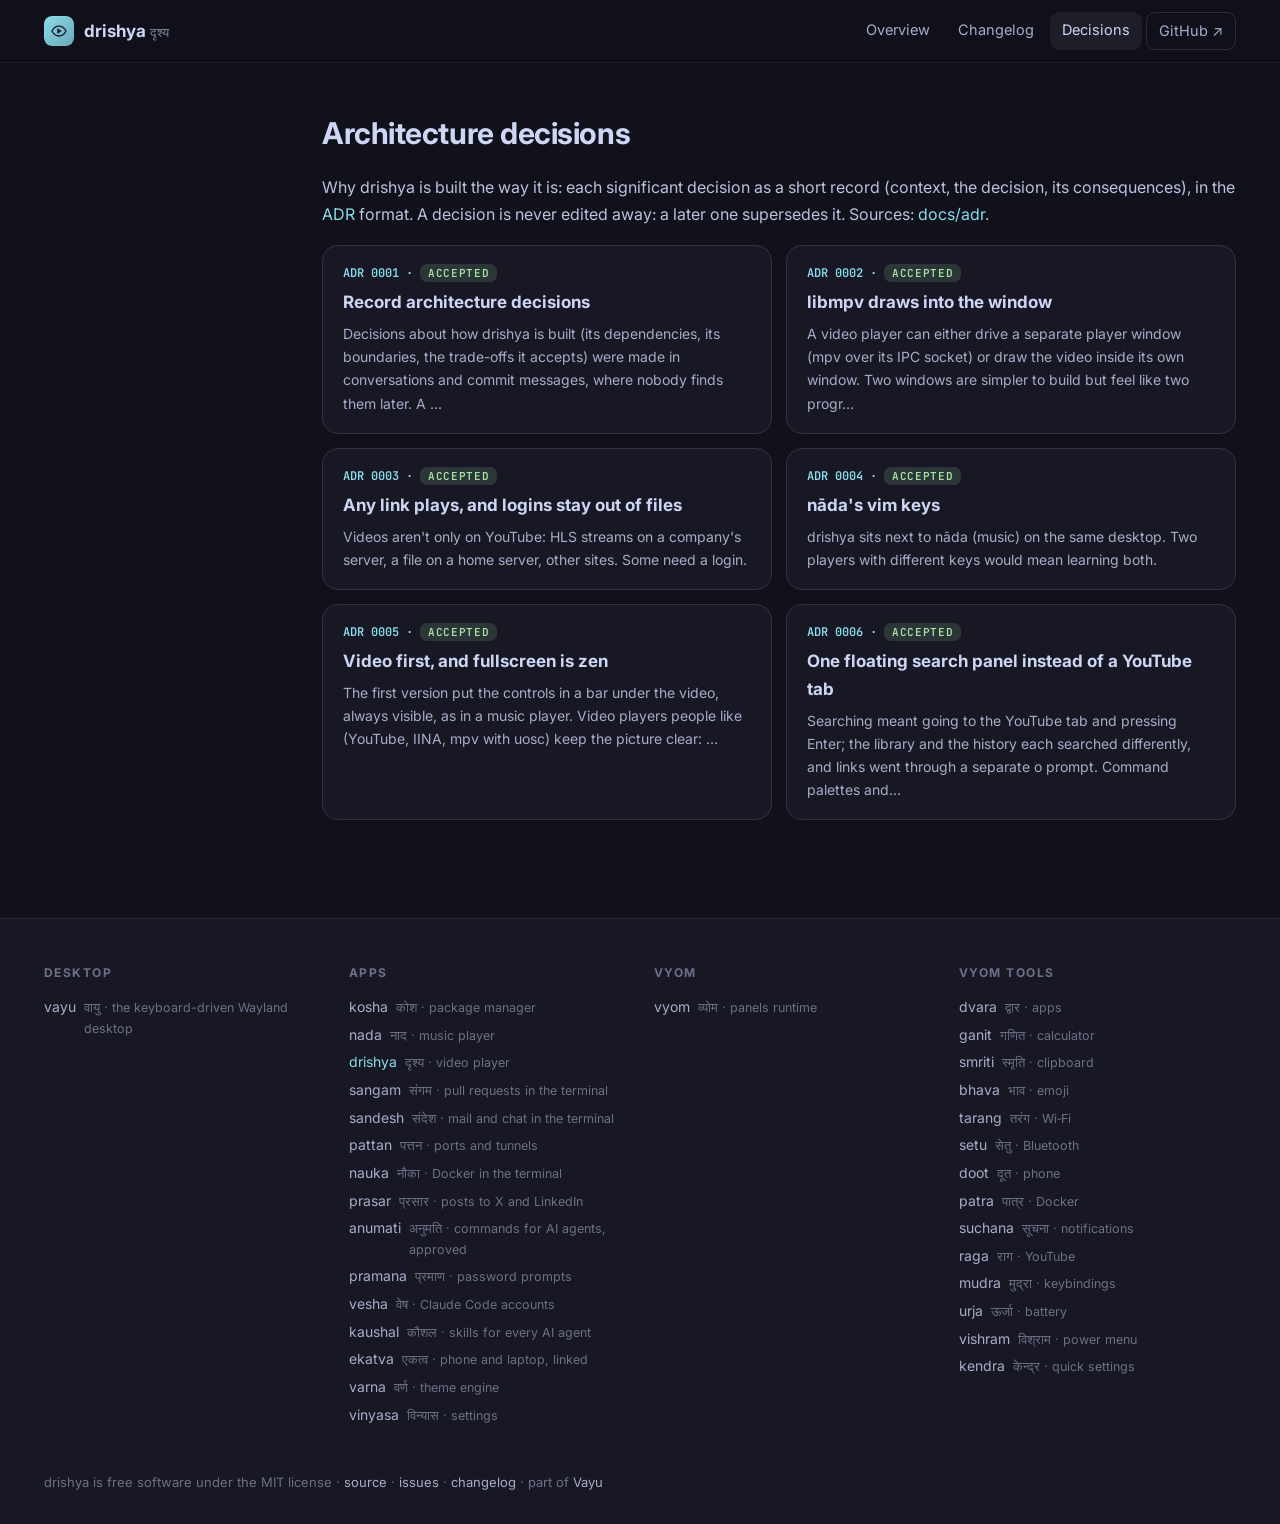
==== docs/adr/index.html @ c02f0c5f "Site: add prasar and kaushal to the family Co-Authored-By: Claude Opus 5.5 <noreply@anthropic.com>" ====
<!doctype html>
<html lang="en">
<head>
<meta charset="utf-8">
<meta name="viewport" content="width=device-width, initial-scale=1">
<title>Decisions · drishya</title>
<meta name="description" content="A keyboard-driven video player for YouTube, your files and any stream, with resume, history and downloads.">
<meta property="og:title" content="Decisions · drishya">
<meta property="og:description" content="A keyboard-driven video player for YouTube, your files and any stream, with resume, history and downloads.">
<meta name="theme-color" content="#11111b">
<link rel="icon" href="../assets/logo.svg" type="image/svg+xml">
<link rel="preconnect" href="https://fonts.googleapis.com">
<link href="https://fonts.googleapis.com/css2?family=Inter:wght@400;500;600;700;800&family=JetBrains+Mono:wght@400;600&display=swap" rel="stylesheet">
<link rel="stylesheet" href="../assets/site.css">
<style>:root{--accent:#89dceb;--glow:#89dceb33}</style>
</head>
<body>
<header class="top"><div class="in">
<a class="brand" href="../index.html"><img src="../assets/logo.svg" alt=""><span>drishya <small>दृश्य</small></span></a>
<nav><a href="../index.html" class="">Overview</a><a href="../changelog.html" class="">Changelog</a><a href="../adr/index.html" class="on hide">Decisions</a><a class="gh" href="https://github.com/Theyashsawarkar/drishya">GitHub ↗</a></nav></div></header>

<div class="wrap"><aside class="toc"></aside><article>
<h2>Architecture decisions</h2><p>Why drishya is built the way it is: each significant decision as a short record (context, the decision, its consequences), in the <a href="https://cognitect.com/blog/2011/11/15/documenting-architecture-decisions">ADR</a> format. A decision is never edited away: a later one supersedes it. Sources: <a href="https://github.com/Theyashsawarkar/drishya/tree/main/docs/adr">docs/adr</a>.</p><div class="cards"><a class="card" href="0001-record-architecture-decisions.html"><div class="n">ADR 0001 · <span class="status accepted">Accepted</span></div><h3>Record architecture decisions</h3><p>Decisions about how drishya is built (its dependencies, its boundaries, the trade-offs it accepts) were made in conversations and commit messages, where nobody finds them later. A …</p></a><a class="card" href="0002-libmpv-in-the-window.html"><div class="n">ADR 0002 · <span class="status accepted">Accepted</span></div><h3>libmpv draws into the window</h3><p>A video player can either drive a separate player window (mpv over its IPC socket) or draw the video inside its own window. Two windows are simpler to build but feel like two progr…</p></a><a class="card" href="0003-any-link-and-sign-in.html"><div class="n">ADR 0003 · <span class="status accepted">Accepted</span></div><h3>Any link plays, and logins stay out of files</h3><p>Videos aren&#x27;t only on YouTube: HLS streams on a company&#x27;s server, a file on a home server, other sites. Some need a login.</p></a><a class="card" href="0004-vim-keys.html"><div class="n">ADR 0004 · <span class="status accepted">Accepted</span></div><h3>nāda&#x27;s vim keys</h3><p>drishya sits next to nāda (music) on the same desktop. Two players with different keys would mean learning both.</p></a><a class="card" href="0005-video-first-and-zen.html"><div class="n">ADR 0005 · <span class="status accepted">Accepted</span></div><h3>Video first, and fullscreen is zen</h3><p>The first version put the controls in a bar under the video, always visible, as in a music player. Video players people like (YouTube, IINA, mpv with uosc) keep the picture clear: …</p></a><a class="card" href="0006-search-panel.html"><div class="n">ADR 0006 · <span class="status accepted">Accepted</span></div><h3>One floating search panel instead of a YouTube tab</h3><p>Searching meant going to the YouTube tab and pressing Enter; the library and the history each searched differently, and links went through a separate o prompt. Command palettes and…</p></a></div>
</article></div>
<footer><div class="in"><div><h4>Desktop</h4><a href="https://theyashsawarkar.github.io/vayu/" class="">vayu <span>वायु · the keyboard-driven Wayland desktop</span></a></div><div><h4>Apps</h4><a href="https://theyashsawarkar.github.io/kosha/" class="">kosha <span>कोश · package manager</span></a><a href="https://theyashsawarkar.github.io/nada/" class="">nada <span>नाद · music player</span></a><a href="https://theyashsawarkar.github.io/drishya/" class="me">drishya <span>दृश्य · video player</span></a><a href="https://theyashsawarkar.github.io/sangam/" class="">sangam <span>संगम · pull requests in the terminal</span></a><a href="https://theyashsawarkar.github.io/sandesh/" class="">sandesh <span>संदेश · mail and chat in the terminal</span></a><a href="https://theyashsawarkar.github.io/pattan/" class="">pattan <span>पत्तन · ports and tunnels</span></a><a href="https://theyashsawarkar.github.io/nauka/" class="">nauka <span>नौका · Docker in the terminal</span></a><a href="https://theyashsawarkar.github.io/prasar/" class="">prasar <span>प्रसार · posts to X and LinkedIn</span></a><a href="https://theyashsawarkar.github.io/anumati/" class="">anumati <span>अनुमति · commands for AI agents, approved</span></a><a href="https://theyashsawarkar.github.io/pramana/" class="">pramana <span>प्रमाण · password prompts</span></a><a href="https://theyashsawarkar.github.io/vesha/" class="">vesha <span>वेष · Claude Code accounts</span></a><a href="https://theyashsawarkar.github.io/kaushal/" class="">kaushal <span>कौशल · skills for every AI agent</span></a><a href="https://theyashsawarkar.github.io/ekatva/" class="">ekatva <span>एकत्व · phone and laptop, linked</span></a><a href="https://theyashsawarkar.github.io/varna/" class="">varna <span>वर्ण · theme engine</span></a><a href="https://theyashsawarkar.github.io/vinyasa/" class="">vinyasa <span>विन्यास · settings</span></a></div><div><h4>Vyom</h4><a href="https://theyashsawarkar.github.io/vyom/" class="">vyom <span>व्योम · panels runtime</span></a></div><div><h4>Vyom tools</h4><a href="https://theyashsawarkar.github.io/dvara/" class="">dvara <span>द्वार · apps</span></a><a href="https://theyashsawarkar.github.io/ganit/" class="">ganit <span>गणित · calculator</span></a><a href="https://theyashsawarkar.github.io/smriti/" class="">smriti <span>स्मृति · clipboard</span></a><a href="https://theyashsawarkar.github.io/bhava/" class="">bhava <span>भाव · emoji</span></a><a href="https://theyashsawarkar.github.io/tarang/" class="">tarang <span>तरंग · Wi‑Fi</span></a><a href="https://theyashsawarkar.github.io/setu/" class="">setu <span>सेतु · Bluetooth</span></a><a href="https://theyashsawarkar.github.io/doot/" class="">doot <span>दूत · phone</span></a><a href="https://theyashsawarkar.github.io/patra/" class="">patra <span>पात्र · Docker</span></a><a href="https://theyashsawarkar.github.io/suchana/" class="">suchana <span>सूचना · notifications</span></a><a href="https://theyashsawarkar.github.io/raga/" class="">raga <span>राग · YouTube</span></a><a href="https://theyashsawarkar.github.io/mudra/" class="">mudra <span>मुद्रा · keybindings</span></a><a href="https://theyashsawarkar.github.io/urja/" class="">urja <span>ऊर्जा · battery</span></a><a href="https://theyashsawarkar.github.io/vishram/" class="">vishram <span>विश्राम · power menu</span></a><a href="https://theyashsawarkar.github.io/kendra/" class="">kendra <span>केन्द्र · quick settings</span></a></div></div>
<div class="bottom">drishya is free software under the MIT license · <a href="https://github.com/Theyashsawarkar/drishya">source</a> · <a href="https://github.com/Theyashsawarkar/drishya/issues">issues</a> · <a href="../changelog.html">changelog</a> · part of <a href="https://theyashsawarkar.github.io/vayu/">Vayu</a></div></footer>
<script>
document.querySelectorAll('pre.code').forEach(p=>{const b=document.createElement('button');b.className='copy';b.textContent='Copy';
b.onclick=()=>{navigator.clipboard.writeText(p.innerText.replace(/^Copy/,'')).then(()=>{b.textContent='Copied';setTimeout(()=>b.textContent='Copy',1200)})};p.appendChild(b)});
const links=[...document.querySelectorAll('.toc a')];if(links.length){const hs=links.map(a=>document.getElementById(a.hash.slice(1))).filter(Boolean);
const on=()=>{let cur=hs[0];for(const h of hs){if(h.getBoundingClientRect().top<120)cur=h}links.forEach(a=>a.classList.toggle('on',cur&&a.hash==='#'+cur.id))};
addEventListener('scroll',on,{passive:true});on()}
</script>
</body>
</html>
---- docs/assets/site.css ----
:root{--crust:#11111b;--mantle:#181825;--base:#1e1e2e;--s0:#313244;--s1:#45475a;--ov0:#6c7086;--ov1:#7f849c;
--sub0:#a6adc8;--sub1:#bac2de;--text:#cdd6f4;--mauve:#cba6f7;--green:#a6e3a1;--peach:#fab387;--red:#f38ba8;--blue:#89b4fa;
--ui:"Inter","Segoe UI",system-ui,sans-serif;--mono:"JetBrains Mono","JetBrainsMono Nerd Font",ui-monospace,monospace}
*{box-sizing:border-box}html{scroll-behavior:smooth;scroll-padding-top:76px}
body{margin:0;background:var(--crust);color:var(--text);font:16px/1.65 var(--ui);-webkit-font-smoothing:antialiased}
a{color:var(--accent);text-decoration:none}a:hover{text-decoration:underline}
code{font:.86em var(--mono);background:rgba(255,255,255,.06);border:1px solid rgba(255,255,255,.07);padding:.12em .4em;border-radius:6px;color:var(--sub1)}
img{max-width:100%;height:auto}
/* nav */
.top{position:sticky;top:0;z-index:20;backdrop-filter:blur(18px) saturate(1.4);-webkit-backdrop-filter:blur(18px) saturate(1.4);
background:rgba(17,17,27,.72);border-bottom:1px solid rgba(255,255,255,.06)}
.top .in{max-width:1240px;margin:0 auto;padding:12px 24px;display:flex;align-items:center;gap:22px}
.brand{display:flex;align-items:center;gap:10px;font-weight:700;font-size:17px;color:var(--text)}
.brand img{width:30px;height:30px;border-radius:8px}.brand small{font-weight:500;color:var(--ov1);font-size:13px}
.top nav{display:flex;gap:4px;margin-left:auto;flex-wrap:wrap}
.top nav a{color:var(--sub0);padding:6px 12px;border-radius:9px;font-size:14.5px}
.top nav a:hover,.top nav a.on{background:rgba(255,255,255,.06);color:var(--text);text-decoration:none}
.top nav a.gh{border:1px solid rgba(255,255,255,.12)}
/* hero */
.hero{position:relative;overflow:hidden;border-bottom:1px solid rgba(255,255,255,.05)}
.hero:before{content:"";position:absolute;inset:-40% -10% auto;height:640px;
background:radial-gradient(600px 300px at 20% 30%,var(--glow),transparent 70%),radial-gradient(500px 300px at 85% 10%,rgba(137,180,250,.18),transparent 70%);pointer-events:none}
.hero .in{position:relative;max-width:1240px;margin:0 auto;padding:72px 24px 56px;display:grid;grid-template-columns:minmax(0,1fr) auto;gap:40px;align-items:center}
.eyebrow{font:600 13px var(--mono);letter-spacing:.14em;text-transform:uppercase;color:var(--accent)}
.hero h1{font-size:clamp(40px,6vw,64px);line-height:1.04;margin:12px 0 6px;letter-spacing:-.03em}
.hero .sa{font-size:22px;color:var(--accent);margin-bottom:18px}.hero .sa span{color:var(--ov1)}
.hero p.lead{font-size:19px;color:var(--sub0);max-width:720px;margin:0 0 26px}
.cta{display:flex;gap:10px;flex-wrap:wrap}
.btn{display:inline-flex;align-items:center;gap:8px;padding:11px 18px;border-radius:12px;font-weight:600;font-size:15px;border:1px solid rgba(255,255,255,.12);color:var(--text);background:rgba(255,255,255,.04)}
.btn:hover{text-decoration:none;background:rgba(255,255,255,.08)}
.btn.primary{background:var(--accent);color:var(--crust);border-color:transparent}.btn.primary:hover{filter:brightness(1.06)}
.hero .logo{width:180px;height:180px;filter:drop-shadow(0 24px 48px var(--glow))}
.meta{display:flex;gap:18px;flex-wrap:wrap;margin-top:22px;color:var(--ov1);font-size:14px}.meta b{color:var(--sub1);font-weight:600}
/* layout */
.wrap{max-width:1240px;margin:0 auto;padding:40px 24px 80px;display:grid;grid-template-columns:230px minmax(0,1fr);gap:48px}
.toc{position:sticky;top:84px;align-self:start;max-height:calc(100vh - 100px);overflow:auto;font-size:14px;padding-right:6px}
.toc b{display:block;font-size:11.5px;letter-spacing:.12em;text-transform:uppercase;color:var(--ov0);margin:0 0 10px}
.toc a{display:block;color:var(--sub0);padding:4px 10px;border-left:2px solid var(--s0)}
.toc a.l3{padding-left:22px;font-size:13px;color:var(--ov1)}
.toc a:hover,.toc a.on{color:var(--text);border-left-color:var(--accent);text-decoration:none}
article{min-width:0}
article h2{font-size:30px;letter-spacing:-.015em;margin:56px 0 14px;padding-top:6px}
article h2:first-child{margin-top:0}
article h3{font-size:20px;margin:34px 0 10px}article h4{font-size:16px;margin:24px 0 8px;color:var(--sub1)}
article p,article li{color:var(--sub1)}
article .anchor{opacity:0;margin-left:-22px;width:22px;display:inline-block;color:var(--ov0)}
article h2:hover .anchor,article h3:hover .anchor{opacity:1;text-decoration:none}
article ul,article ol{padding-left:22px}article li{margin:5px 0}
article img{border-radius:14px;border:1px solid rgba(255,255,255,.07)}
article p[align=center]{text-align:center}article p[align=center] img{margin:6px 0}
article blockquote{margin:22px 0;padding:14px 20px;border-left:3px solid var(--accent);background:rgba(255,255,255,.03);border-radius:0 12px 12px 0}
article blockquote p{margin:0;color:var(--sub0);font-style:italic}
pre.code{position:relative;background:var(--mantle);border:1px solid var(--s0);border-radius:14px;padding:16px 18px;overflow:auto;font:13.5px/1.6 var(--mono);color:var(--sub1)}
pre.code code{background:none;border:0;padding:0;font-size:inherit;color:inherit}
pre.code .copy{position:absolute;top:8px;right:8px;font:600 11px var(--ui);padding:4px 9px;border-radius:7px;border:1px solid var(--s1);background:var(--base);color:var(--sub0);cursor:pointer;opacity:0;transition:.15s}
pre.code:hover .copy{opacity:1}
.table{overflow:auto;margin:16px 0;border:1px solid var(--s0);border-radius:14px}
table{border-collapse:collapse;width:100%;font-size:14.5px}
th{text-align:left;background:var(--mantle);color:var(--sub1);font-weight:600;padding:10px 14px;border-bottom:1px solid var(--s0)}
td{padding:9px 14px;border-bottom:1px solid rgba(49,50,68,.6);color:var(--sub1);vertical-align:top}tr:last-child td{border-bottom:0}
td code{white-space:nowrap}
/* changelog */
.release{position:relative;padding:0 0 8px 28px;border-left:2px solid var(--s0);margin-left:6px}
.release:before{content:"";position:absolute;left:-7px;top:10px;width:12px;height:12px;border-radius:50%;background:var(--accent);box-shadow:0 0 0 4px var(--crust)}
.release h2{margin-top:0;font-size:24px}.release h2 .date{font:500 14px var(--mono);color:var(--ov1);margin-left:10px}
.release .tag{font:600 12px var(--mono);padding:2px 8px;border-radius:7px;background:rgba(255,255,255,.06);color:var(--accent);margin-left:8px;vertical-align:3px}
/* adr */
.cards{display:grid;grid-template-columns:repeat(auto-fill,minmax(300px,1fr));gap:14px;margin:18px 0}
.card{display:block;background:var(--mantle);border:1px solid var(--s0);border-radius:16px;padding:18px 20px;color:var(--text)}
.card:hover{border-color:var(--accent);text-decoration:none;transform:translateY(-1px)}
.card .n{font:600 12px var(--mono);color:var(--accent)}.card h3{margin:6px 0 6px;font-size:17px}.card p{margin:0;color:var(--sub0);font-size:14px}
.status{display:inline-block;font:600 11px var(--mono);padding:2px 8px;border-radius:7px;background:rgba(166,227,161,.14);color:var(--green);text-transform:uppercase;letter-spacing:.06em}
.status.superseded,.status.deprecated{background:rgba(250,179,135,.14);color:var(--peach)}.status.proposed{background:rgba(137,180,250,.14);color:var(--blue)}
/* footer */
footer{border-top:1px solid rgba(255,255,255,.06);background:var(--mantle)}
footer .in{max-width:1240px;margin:0 auto;padding:44px 24px;display:grid;grid-template-columns:repeat(auto-fit,minmax(200px,1fr));gap:28px}
footer h4{margin:0 0 10px;font-size:12px;letter-spacing:.12em;text-transform:uppercase;color:var(--ov0)}
footer a{display:flex;gap:8px;align-items:baseline;color:var(--sub0);font-size:14px;padding:2px 0}footer a span{color:var(--ov0);font-size:12.5px}
footer a.me{color:var(--accent)}
footer .bottom{max-width:1240px;margin:0 auto;padding:0 24px 30px;color:var(--ov0);font-size:13px}
footer .bottom a{display:inline;padding:0;font-size:13px}
@media(max-width:900px){.wrap{grid-template-columns:1fr}.toc{display:none}.hero .in{grid-template-columns:1fr}.hero .logo{width:110px;height:110px;order:-1}
.top nav a:not(.gh){padding:6px 8px}}
@media(max-width:560px){.top nav a.hide{display:none}.hero .in{padding:44px 16px 36px}.wrap{padding:28px 16px 60px}}
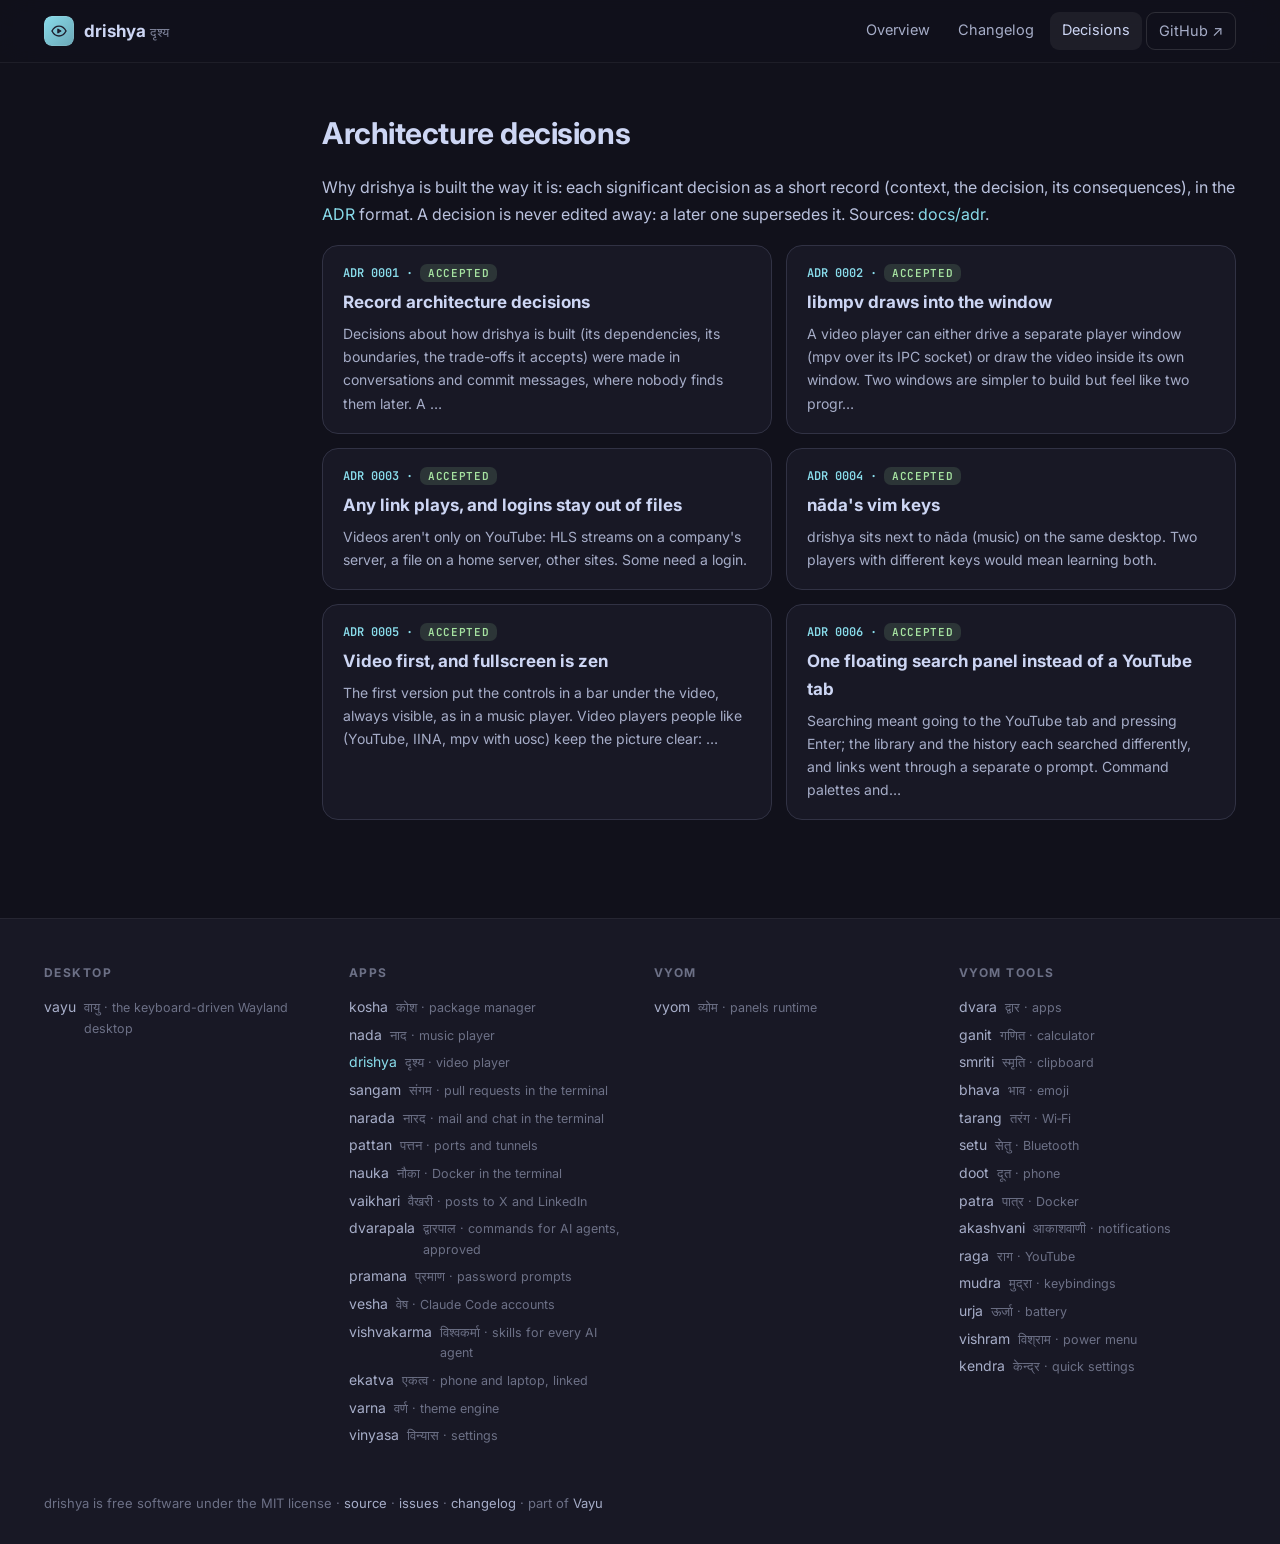
==== commit 89d60b13: "New names for five tools: akashvani, vishvakarma, dvarapala, narada, vaikhari suchana is akashvani, " ====
--- a/docs/adr/index.html
+++ b/docs/adr/index.html
@@ -22,7 +22,7 @@
 <div class="wrap"><aside class="toc"></aside><article>
 <h2>Architecture decisions</h2><p>Why drishya is built the way it is: each significant decision as a short record (context, the decision, its consequences), in the <a href="https://cognitect.com/blog/2011/11/15/documenting-architecture-decisions">ADR</a> format. A decision is never edited away: a later one supersedes it. Sources: <a href="https://github.com/Theyashsawarkar/drishya/tree/main/docs/adr">docs/adr</a>.</p><div class="cards"><a class="card" href="0001-record-architecture-decisions.html"><div class="n">ADR 0001 · <span class="status accepted">Accepted</span></div><h3>Record architecture decisions</h3><p>Decisions about how drishya is built (its dependencies, its boundaries, the trade-offs it accepts) were made in conversations and commit messages, where nobody finds them later. A …</p></a><a class="card" href="0002-libmpv-in-the-window.html"><div class="n">ADR 0002 · <span class="status accepted">Accepted</span></div><h3>libmpv draws into the window</h3><p>A video player can either drive a separate player window (mpv over its IPC socket) or draw the video inside its own window. Two windows are simpler to build but feel like two progr…</p></a><a class="card" href="0003-any-link-and-sign-in.html"><div class="n">ADR 0003 · <span class="status accepted">Accepted</span></div><h3>Any link plays, and logins stay out of files</h3><p>Videos aren&#x27;t only on YouTube: HLS streams on a company&#x27;s server, a file on a home server, other sites. Some need a login.</p></a><a class="card" href="0004-vim-keys.html"><div class="n">ADR 0004 · <span class="status accepted">Accepted</span></div><h3>nāda&#x27;s vim keys</h3><p>drishya sits next to nāda (music) on the same desktop. Two players with different keys would mean learning both.</p></a><a class="card" href="0005-video-first-and-zen.html"><div class="n">ADR 0005 · <span class="status accepted">Accepted</span></div><h3>Video first, and fullscreen is zen</h3><p>The first version put the controls in a bar under the video, always visible, as in a music player. Video players people like (YouTube, IINA, mpv with uosc) keep the picture clear: …</p></a><a class="card" href="0006-search-panel.html"><div class="n">ADR 0006 · <span class="status accepted">Accepted</span></div><h3>One floating search panel instead of a YouTube tab</h3><p>Searching meant going to the YouTube tab and pressing Enter; the library and the history each searched differently, and links went through a separate o prompt. Command palettes and…</p></a></div>
 </article></div>
-<footer><div class="in"><div><h4>Desktop</h4><a href="https://theyashsawarkar.github.io/vayu/" class="">vayu <span>वायु · the keyboard-driven Wayland desktop</span></a></div><div><h4>Apps</h4><a href="https://theyashsawarkar.github.io/kosha/" class="">kosha <span>कोश · package manager</span></a><a href="https://theyashsawarkar.github.io/nada/" class="">nada <span>नाद · music player</span></a><a href="https://theyashsawarkar.github.io/drishya/" class="me">drishya <span>दृश्य · video player</span></a><a href="https://theyashsawarkar.github.io/sangam/" class="">sangam <span>संगम · pull requests in the terminal</span></a><a href="https://theyashsawarkar.github.io/sandesh/" class="">sandesh <span>संदेश · mail and chat in the terminal</span></a><a href="https://theyashsawarkar.github.io/pattan/" class="">pattan <span>पत्तन · ports and tunnels</span></a><a href="https://theyashsawarkar.github.io/nauka/" class="">nauka <span>नौका · Docker in the terminal</span></a><a href="https://theyashsawarkar.github.io/prasar/" class="">prasar <span>प्रसार · posts to X and LinkedIn</span></a><a href="https://theyashsawarkar.github.io/anumati/" class="">anumati <span>अनुमति · commands for AI agents, approved</span></a><a href="https://theyashsawarkar.github.io/pramana/" class="">pramana <span>प्रमाण · password prompts</span></a><a href="https://theyashsawarkar.github.io/vesha/" class="">vesha <span>वेष · Claude Code accounts</span></a><a href="https://theyashsawarkar.github.io/kaushal/" class="">kaushal <span>कौशल · skills for every AI agent</span></a><a href="https://theyashsawarkar.github.io/ekatva/" class="">ekatva <span>एकत्व · phone and laptop, linked</span></a><a href="https://theyashsawarkar.github.io/varna/" class="">varna <span>वर्ण · theme engine</span></a><a href="https://theyashsawarkar.github.io/vinyasa/" class="">vinyasa <span>विन्यास · settings</span></a></div><div><h4>Vyom</h4><a href="https://theyashsawarkar.github.io/vyom/" class="">vyom <span>व्योम · panels runtime</span></a></div><div><h4>Vyom tools</h4><a href="https://theyashsawarkar.github.io/dvara/" class="">dvara <span>द्वार · apps</span></a><a href="https://theyashsawarkar.github.io/ganit/" class="">ganit <span>गणित · calculator</span></a><a href="https://theyashsawarkar.github.io/smriti/" class="">smriti <span>स्मृति · clipboard</span></a><a href="https://theyashsawarkar.github.io/bhava/" class="">bhava <span>भाव · emoji</span></a><a href="https://theyashsawarkar.github.io/tarang/" class="">tarang <span>तरंग · Wi‑Fi</span></a><a href="https://theyashsawarkar.github.io/setu/" class="">setu <span>सेतु · Bluetooth</span></a><a href="https://theyashsawarkar.github.io/doot/" class="">doot <span>दूत · phone</span></a><a href="https://theyashsawarkar.github.io/patra/" class="">patra <span>पात्र · Docker</span></a><a href="https://theyashsawarkar.github.io/suchana/" class="">suchana <span>सूचना · notifications</span></a><a href="https://theyashsawarkar.github.io/raga/" class="">raga <span>राग · YouTube</span></a><a href="https://theyashsawarkar.github.io/mudra/" class="">mudra <span>मुद्रा · keybindings</span></a><a href="https://theyashsawarkar.github.io/urja/" class="">urja <span>ऊर्जा · battery</span></a><a href="https://theyashsawarkar.github.io/vishram/" class="">vishram <span>विश्राम · power menu</span></a><a href="https://theyashsawarkar.github.io/kendra/" class="">kendra <span>केन्द्र · quick settings</span></a></div></div>
+<footer><div class="in"><div><h4>Desktop</h4><a href="https://theyashsawarkar.github.io/vayu/" class="">vayu <span>वायु · the keyboard-driven Wayland desktop</span></a></div><div><h4>Apps</h4><a href="https://theyashsawarkar.github.io/kosha/" class="">kosha <span>कोश · package manager</span></a><a href="https://theyashsawarkar.github.io/nada/" class="">nada <span>नाद · music player</span></a><a href="https://theyashsawarkar.github.io/drishya/" class="me">drishya <span>दृश्य · video player</span></a><a href="https://theyashsawarkar.github.io/sangam/" class="">sangam <span>संगम · pull requests in the terminal</span></a><a href="https://theyashsawarkar.github.io/narada/" class="">narada <span>नारद · mail and chat in the terminal</span></a><a href="https://theyashsawarkar.github.io/pattan/" class="">pattan <span>पत्तन · ports and tunnels</span></a><a href="https://theyashsawarkar.github.io/nauka/" class="">nauka <span>नौका · Docker in the terminal</span></a><a href="https://theyashsawarkar.github.io/vaikhari/" class="">vaikhari <span>वैखरी · posts to X and LinkedIn</span></a><a href="https://theyashsawarkar.github.io/dvarapala/" class="">dvarapala <span>द्वारपाल · commands for AI agents, approved</span></a><a href="https://theyashsawarkar.github.io/pramana/" class="">pramana <span>प्रमाण · password prompts</span></a><a href="https://theyashsawarkar.github.io/vesha/" class="">vesha <span>वेष · Claude Code accounts</span></a><a href="https://theyashsawarkar.github.io/vishvakarma/" class="">vishvakarma <span>विश्वकर्मा · skills for every AI agent</span></a><a href="https://theyashsawarkar.github.io/ekatva/" class="">ekatva <span>एकत्व · phone and laptop, linked</span></a><a href="https://theyashsawarkar.github.io/varna/" class="">varna <span>वर्ण · theme engine</span></a><a href="https://theyashsawarkar.github.io/vinyasa/" class="">vinyasa <span>विन्यास · settings</span></a></div><div><h4>Vyom</h4><a href="https://theyashsawarkar.github.io/vyom/" class="">vyom <span>व्योम · panels runtime</span></a></div><div><h4>Vyom tools</h4><a href="https://theyashsawarkar.github.io/dvara/" class="">dvara <span>द्वार · apps</span></a><a href="https://theyashsawarkar.github.io/ganit/" class="">ganit <span>गणित · calculator</span></a><a href="https://theyashsawarkar.github.io/smriti/" class="">smriti <span>स्मृति · clipboard</span></a><a href="https://theyashsawarkar.github.io/bhava/" class="">bhava <span>भाव · emoji</span></a><a href="https://theyashsawarkar.github.io/tarang/" class="">tarang <span>तरंग · Wi‑Fi</span></a><a href="https://theyashsawarkar.github.io/setu/" class="">setu <span>सेतु · Bluetooth</span></a><a href="https://theyashsawarkar.github.io/doot/" class="">doot <span>दूत · phone</span></a><a href="https://theyashsawarkar.github.io/patra/" class="">patra <span>पात्र · Docker</span></a><a href="https://theyashsawarkar.github.io/akashvani/" class="">akashvani <span>आकाशवाणी · notifications</span></a><a href="https://theyashsawarkar.github.io/raga/" class="">raga <span>राग · YouTube</span></a><a href="https://theyashsawarkar.github.io/mudra/" class="">mudra <span>मुद्रा · keybindings</span></a><a href="https://theyashsawarkar.github.io/urja/" class="">urja <span>ऊर्जा · battery</span></a><a href="https://theyashsawarkar.github.io/vishram/" class="">vishram <span>विश्राम · power menu</span></a><a href="https://theyashsawarkar.github.io/kendra/" class="">kendra <span>केन्द्र · quick settings</span></a></div></div>
 <div class="bottom">drishya is free software under the MIT license · <a href="https://github.com/Theyashsawarkar/drishya">source</a> · <a href="https://github.com/Theyashsawarkar/drishya/issues">issues</a> · <a href="../changelog.html">changelog</a> · part of <a href="https://theyashsawarkar.github.io/vayu/">Vayu</a></div></footer>
 <script>
 document.querySelectorAll('pre.code').forEach(p=>{const b=document.createElement('button');b.className='copy';b.textContent='Copy';
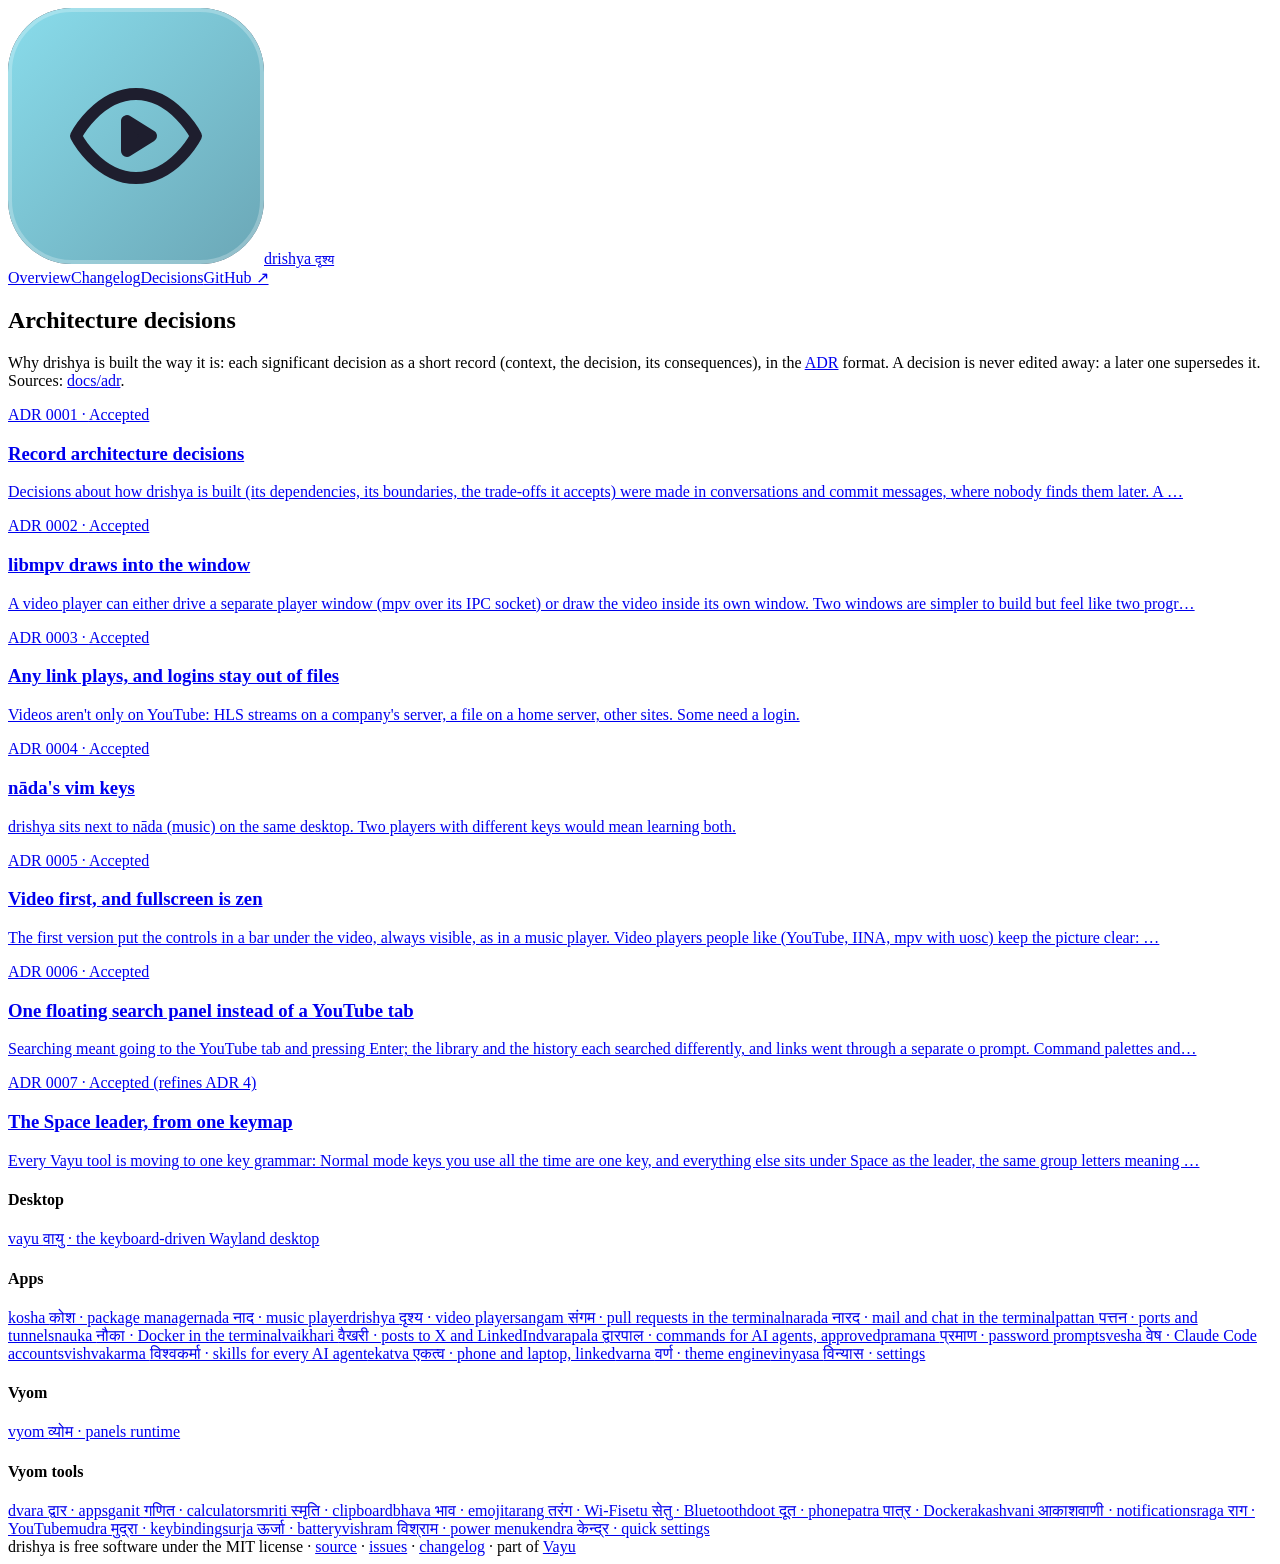
==== commit 8991f0fc: "v0.3.0: Space is the leader: p plays and pauses, Space u views, Space c captions, H/L tabs Co-Author" ====
--- a/docs/adr/index.html
+++ b/docs/adr/index.html
@@ -20,7 +20,7 @@
 <nav><a href="../index.html" class="">Overview</a><a href="../changelog.html" class="">Changelog</a><a href="../adr/index.html" class="on hide">Decisions</a><a class="gh" href="https://github.com/Theyashsawarkar/drishya">GitHub ↗</a></nav></div></header>
 
 <div class="wrap"><aside class="toc"></aside><article>
-<h2>Architecture decisions</h2><p>Why drishya is built the way it is: each significant decision as a short record (context, the decision, its consequences), in the <a href="https://cognitect.com/blog/2011/11/15/documenting-architecture-decisions">ADR</a> format. A decision is never edited away: a later one supersedes it. Sources: <a href="https://github.com/Theyashsawarkar/drishya/tree/main/docs/adr">docs/adr</a>.</p><div class="cards"><a class="card" href="0001-record-architecture-decisions.html"><div class="n">ADR 0001 · <span class="status accepted">Accepted</span></div><h3>Record architecture decisions</h3><p>Decisions about how drishya is built (its dependencies, its boundaries, the trade-offs it accepts) were made in conversations and commit messages, where nobody finds them later. A …</p></a><a class="card" href="0002-libmpv-in-the-window.html"><div class="n">ADR 0002 · <span class="status accepted">Accepted</span></div><h3>libmpv draws into the window</h3><p>A video player can either drive a separate player window (mpv over its IPC socket) or draw the video inside its own window. Two windows are simpler to build but feel like two progr…</p></a><a class="card" href="0003-any-link-and-sign-in.html"><div class="n">ADR 0003 · <span class="status accepted">Accepted</span></div><h3>Any link plays, and logins stay out of files</h3><p>Videos aren&#x27;t only on YouTube: HLS streams on a company&#x27;s server, a file on a home server, other sites. Some need a login.</p></a><a class="card" href="0004-vim-keys.html"><div class="n">ADR 0004 · <span class="status accepted">Accepted</span></div><h3>nāda&#x27;s vim keys</h3><p>drishya sits next to nāda (music) on the same desktop. Two players with different keys would mean learning both.</p></a><a class="card" href="0005-video-first-and-zen.html"><div class="n">ADR 0005 · <span class="status accepted">Accepted</span></div><h3>Video first, and fullscreen is zen</h3><p>The first version put the controls in a bar under the video, always visible, as in a music player. Video players people like (YouTube, IINA, mpv with uosc) keep the picture clear: …</p></a><a class="card" href="0006-search-panel.html"><div class="n">ADR 0006 · <span class="status accepted">Accepted</span></div><h3>One floating search panel instead of a YouTube tab</h3><p>Searching meant going to the YouTube tab and pressing Enter; the library and the history each searched differently, and links went through a separate o prompt. Command palettes and…</p></a></div>
+<h2>Architecture decisions</h2><p>Why drishya is built the way it is: each significant decision as a short record (context, the decision, its consequences), in the <a href="https://cognitect.com/blog/2011/11/15/documenting-architecture-decisions">ADR</a> format. A decision is never edited away: a later one supersedes it. Sources: <a href="https://github.com/Theyashsawarkar/drishya/tree/main/docs/adr">docs/adr</a>.</p><div class="cards"><a class="card" href="0001-record-architecture-decisions.html"><div class="n">ADR 0001 · <span class="status accepted">Accepted</span></div><h3>Record architecture decisions</h3><p>Decisions about how drishya is built (its dependencies, its boundaries, the trade-offs it accepts) were made in conversations and commit messages, where nobody finds them later. A …</p></a><a class="card" href="0002-libmpv-in-the-window.html"><div class="n">ADR 0002 · <span class="status accepted">Accepted</span></div><h3>libmpv draws into the window</h3><p>A video player can either drive a separate player window (mpv over its IPC socket) or draw the video inside its own window. Two windows are simpler to build but feel like two progr…</p></a><a class="card" href="0003-any-link-and-sign-in.html"><div class="n">ADR 0003 · <span class="status accepted">Accepted</span></div><h3>Any link plays, and logins stay out of files</h3><p>Videos aren&#x27;t only on YouTube: HLS streams on a company&#x27;s server, a file on a home server, other sites. Some need a login.</p></a><a class="card" href="0004-vim-keys.html"><div class="n">ADR 0004 · <span class="status accepted">Accepted</span></div><h3>nāda&#x27;s vim keys</h3><p>drishya sits next to nāda (music) on the same desktop. Two players with different keys would mean learning both.</p></a><a class="card" href="0005-video-first-and-zen.html"><div class="n">ADR 0005 · <span class="status accepted">Accepted</span></div><h3>Video first, and fullscreen is zen</h3><p>The first version put the controls in a bar under the video, always visible, as in a music player. Video players people like (YouTube, IINA, mpv with uosc) keep the picture clear: …</p></a><a class="card" href="0006-search-panel.html"><div class="n">ADR 0006 · <span class="status accepted">Accepted</span></div><h3>One floating search panel instead of a YouTube tab</h3><p>Searching meant going to the YouTube tab and pressing Enter; the library and the history each searched differently, and links went through a separate o prompt. Command palettes and…</p></a><a class="card" href="0007-space-leader.html"><div class="n">ADR 0007 · <span class="status accepted">Accepted (refines ADR 4)</span></div><h3>The Space leader, from one keymap</h3><p>Every Vayu tool is moving to one key grammar: Normal mode keys you use all the time are one key, and everything else sits under Space as the leader, the same group letters meaning …</p></a></div>
 </article></div>
 <footer><div class="in"><div><h4>Desktop</h4><a href="https://theyashsawarkar.github.io/vayu/" class="">vayu <span>वायु · the keyboard-driven Wayland desktop</span></a></div><div><h4>Apps</h4><a href="https://theyashsawarkar.github.io/kosha/" class="">kosha <span>कोश · package manager</span></a><a href="https://theyashsawarkar.github.io/nada/" class="">nada <span>नाद · music player</span></a><a href="https://theyashsawarkar.github.io/drishya/" class="me">drishya <span>दृश्य · video player</span></a><a href="https://theyashsawarkar.github.io/sangam/" class="">sangam <span>संगम · pull requests in the terminal</span></a><a href="https://theyashsawarkar.github.io/narada/" class="">narada <span>नारद · mail and chat in the terminal</span></a><a href="https://theyashsawarkar.github.io/pattan/" class="">pattan <span>पत्तन · ports and tunnels</span></a><a href="https://theyashsawarkar.github.io/nauka/" class="">nauka <span>नौका · Docker in the terminal</span></a><a href="https://theyashsawarkar.github.io/vaikhari/" class="">vaikhari <span>वैखरी · posts to X and LinkedIn</span></a><a href="https://theyashsawarkar.github.io/dvarapala/" class="">dvarapala <span>द्वारपाल · commands for AI agents, approved</span></a><a href="https://theyashsawarkar.github.io/pramana/" class="">pramana <span>प्रमाण · password prompts</span></a><a href="https://theyashsawarkar.github.io/vesha/" class="">vesha <span>वेष · Claude Code accounts</span></a><a href="https://theyashsawarkar.github.io/vishvakarma/" class="">vishvakarma <span>विश्वकर्मा · skills for every AI agent</span></a><a href="https://theyashsawarkar.github.io/ekatva/" class="">ekatva <span>एकत्व · phone and laptop, linked</span></a><a href="https://theyashsawarkar.github.io/varna/" class="">varna <span>वर्ण · theme engine</span></a><a href="https://theyashsawarkar.github.io/vinyasa/" class="">vinyasa <span>विन्यास · settings</span></a></div><div><h4>Vyom</h4><a href="https://theyashsawarkar.github.io/vyom/" class="">vyom <span>व्योम · panels runtime</span></a></div><div><h4>Vyom tools</h4><a href="https://theyashsawarkar.github.io/dvara/" class="">dvara <span>द्वार · apps</span></a><a href="https://theyashsawarkar.github.io/ganit/" class="">ganit <span>गणित · calculator</span></a><a href="https://theyashsawarkar.github.io/smriti/" class="">smriti <span>स्मृति · clipboard</span></a><a href="https://theyashsawarkar.github.io/bhava/" class="">bhava <span>भाव · emoji</span></a><a href="https://theyashsawarkar.github.io/tarang/" class="">tarang <span>तरंग · Wi‑Fi</span></a><a href="https://theyashsawarkar.github.io/setu/" class="">setu <span>सेतु · Bluetooth</span></a><a href="https://theyashsawarkar.github.io/doot/" class="">doot <span>दूत · phone</span></a><a href="https://theyashsawarkar.github.io/patra/" class="">patra <span>पात्र · Docker</span></a><a href="https://theyashsawarkar.github.io/akashvani/" class="">akashvani <span>आकाशवाणी · notifications</span></a><a href="https://theyashsawarkar.github.io/raga/" class="">raga <span>राग · YouTube</span></a><a href="https://theyashsawarkar.github.io/mudra/" class="">mudra <span>मुद्रा · keybindings</span></a><a href="https://theyashsawarkar.github.io/urja/" class="">urja <span>ऊर्जा · battery</span></a><a href="https://theyashsawarkar.github.io/vishram/" class="">vishram <span>विश्राम · power menu</span></a><a href="https://theyashsawarkar.github.io/kendra/" class="">kendra <span>केन्द्र · quick settings</span></a></div></div>
 <div class="bottom">drishya is free software under the MIT license · <a href="https://github.com/Theyashsawarkar/drishya">source</a> · <a href="https://github.com/Theyashsawarkar/drishya/issues">issues</a> · <a href="../changelog.html">changelog</a> · part of <a href="https://theyashsawarkar.github.io/vayu/">Vayu</a></div></footer>
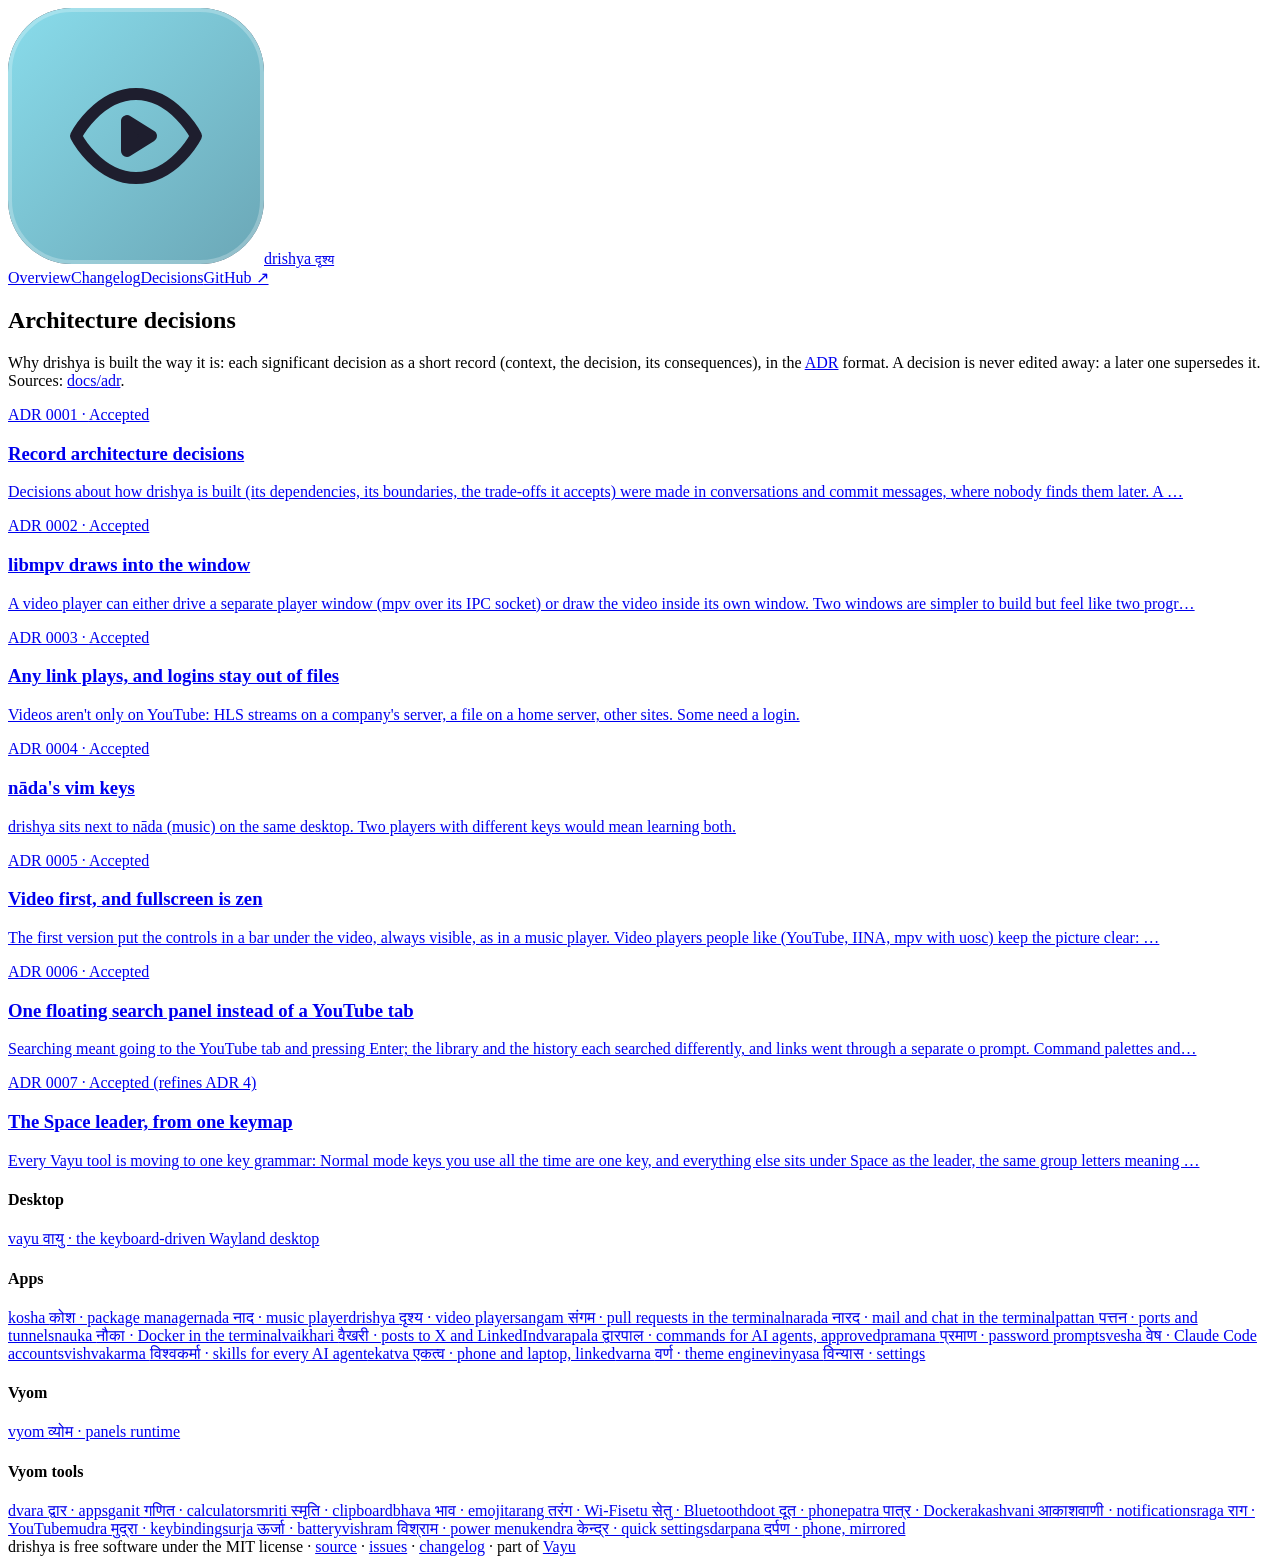
==== commit 38c34f1f: ":q closes, the toggle brings an unfocused window here, a YouTube cache - `:q` closes drishya instead" ====
--- a/docs/adr/index.html
+++ b/docs/adr/index.html
@@ -22,7 +22,7 @@
 <div class="wrap"><aside class="toc"></aside><article>
 <h2>Architecture decisions</h2><p>Why drishya is built the way it is: each significant decision as a short record (context, the decision, its consequences), in the <a href="https://cognitect.com/blog/2011/11/15/documenting-architecture-decisions">ADR</a> format. A decision is never edited away: a later one supersedes it. Sources: <a href="https://github.com/Theyashsawarkar/drishya/tree/main/docs/adr">docs/adr</a>.</p><div class="cards"><a class="card" href="0001-record-architecture-decisions.html"><div class="n">ADR 0001 · <span class="status accepted">Accepted</span></div><h3>Record architecture decisions</h3><p>Decisions about how drishya is built (its dependencies, its boundaries, the trade-offs it accepts) were made in conversations and commit messages, where nobody finds them later. A …</p></a><a class="card" href="0002-libmpv-in-the-window.html"><div class="n">ADR 0002 · <span class="status accepted">Accepted</span></div><h3>libmpv draws into the window</h3><p>A video player can either drive a separate player window (mpv over its IPC socket) or draw the video inside its own window. Two windows are simpler to build but feel like two progr…</p></a><a class="card" href="0003-any-link-and-sign-in.html"><div class="n">ADR 0003 · <span class="status accepted">Accepted</span></div><h3>Any link plays, and logins stay out of files</h3><p>Videos aren&#x27;t only on YouTube: HLS streams on a company&#x27;s server, a file on a home server, other sites. Some need a login.</p></a><a class="card" href="0004-vim-keys.html"><div class="n">ADR 0004 · <span class="status accepted">Accepted</span></div><h3>nāda&#x27;s vim keys</h3><p>drishya sits next to nāda (music) on the same desktop. Two players with different keys would mean learning both.</p></a><a class="card" href="0005-video-first-and-zen.html"><div class="n">ADR 0005 · <span class="status accepted">Accepted</span></div><h3>Video first, and fullscreen is zen</h3><p>The first version put the controls in a bar under the video, always visible, as in a music player. Video players people like (YouTube, IINA, mpv with uosc) keep the picture clear: …</p></a><a class="card" href="0006-search-panel.html"><div class="n">ADR 0006 · <span class="status accepted">Accepted</span></div><h3>One floating search panel instead of a YouTube tab</h3><p>Searching meant going to the YouTube tab and pressing Enter; the library and the history each searched differently, and links went through a separate o prompt. Command palettes and…</p></a><a class="card" href="0007-space-leader.html"><div class="n">ADR 0007 · <span class="status accepted">Accepted (refines ADR 4)</span></div><h3>The Space leader, from one keymap</h3><p>Every Vayu tool is moving to one key grammar: Normal mode keys you use all the time are one key, and everything else sits under Space as the leader, the same group letters meaning …</p></a></div>
 </article></div>
-<footer><div class="in"><div><h4>Desktop</h4><a href="https://theyashsawarkar.github.io/vayu/" class="">vayu <span>वायु · the keyboard-driven Wayland desktop</span></a></div><div><h4>Apps</h4><a href="https://theyashsawarkar.github.io/kosha/" class="">kosha <span>कोश · package manager</span></a><a href="https://theyashsawarkar.github.io/nada/" class="">nada <span>नाद · music player</span></a><a href="https://theyashsawarkar.github.io/drishya/" class="me">drishya <span>दृश्य · video player</span></a><a href="https://theyashsawarkar.github.io/sangam/" class="">sangam <span>संगम · pull requests in the terminal</span></a><a href="https://theyashsawarkar.github.io/narada/" class="">narada <span>नारद · mail and chat in the terminal</span></a><a href="https://theyashsawarkar.github.io/pattan/" class="">pattan <span>पत्तन · ports and tunnels</span></a><a href="https://theyashsawarkar.github.io/nauka/" class="">nauka <span>नौका · Docker in the terminal</span></a><a href="https://theyashsawarkar.github.io/vaikhari/" class="">vaikhari <span>वैखरी · posts to X and LinkedIn</span></a><a href="https://theyashsawarkar.github.io/dvarapala/" class="">dvarapala <span>द्वारपाल · commands for AI agents, approved</span></a><a href="https://theyashsawarkar.github.io/pramana/" class="">pramana <span>प्रमाण · password prompts</span></a><a href="https://theyashsawarkar.github.io/vesha/" class="">vesha <span>वेष · Claude Code accounts</span></a><a href="https://theyashsawarkar.github.io/vishvakarma/" class="">vishvakarma <span>विश्वकर्मा · skills for every AI agent</span></a><a href="https://theyashsawarkar.github.io/ekatva/" class="">ekatva <span>एकत्व · phone and laptop, linked</span></a><a href="https://theyashsawarkar.github.io/varna/" class="">varna <span>वर्ण · theme engine</span></a><a href="https://theyashsawarkar.github.io/vinyasa/" class="">vinyasa <span>विन्यास · settings</span></a></div><div><h4>Vyom</h4><a href="https://theyashsawarkar.github.io/vyom/" class="">vyom <span>व्योम · panels runtime</span></a></div><div><h4>Vyom tools</h4><a href="https://theyashsawarkar.github.io/dvara/" class="">dvara <span>द्वार · apps</span></a><a href="https://theyashsawarkar.github.io/ganit/" class="">ganit <span>गणित · calculator</span></a><a href="https://theyashsawarkar.github.io/smriti/" class="">smriti <span>स्मृति · clipboard</span></a><a href="https://theyashsawarkar.github.io/bhava/" class="">bhava <span>भाव · emoji</span></a><a href="https://theyashsawarkar.github.io/tarang/" class="">tarang <span>तरंग · Wi‑Fi</span></a><a href="https://theyashsawarkar.github.io/setu/" class="">setu <span>सेतु · Bluetooth</span></a><a href="https://theyashsawarkar.github.io/doot/" class="">doot <span>दूत · phone</span></a><a href="https://theyashsawarkar.github.io/patra/" class="">patra <span>पात्र · Docker</span></a><a href="https://theyashsawarkar.github.io/akashvani/" class="">akashvani <span>आकाशवाणी · notifications</span></a><a href="https://theyashsawarkar.github.io/raga/" class="">raga <span>राग · YouTube</span></a><a href="https://theyashsawarkar.github.io/mudra/" class="">mudra <span>मुद्रा · keybindings</span></a><a href="https://theyashsawarkar.github.io/urja/" class="">urja <span>ऊर्जा · battery</span></a><a href="https://theyashsawarkar.github.io/vishram/" class="">vishram <span>विश्राम · power menu</span></a><a href="https://theyashsawarkar.github.io/kendra/" class="">kendra <span>केन्द्र · quick settings</span></a></div></div>
+<footer><div class="in"><div><h4>Desktop</h4><a href="https://theyashsawarkar.github.io/vayu/" class="">vayu <span>वायु · the keyboard-driven Wayland desktop</span></a></div><div><h4>Apps</h4><a href="https://theyashsawarkar.github.io/kosha/" class="">kosha <span>कोश · package manager</span></a><a href="https://theyashsawarkar.github.io/nada/" class="">nada <span>नाद · music player</span></a><a href="https://theyashsawarkar.github.io/drishya/" class="me">drishya <span>दृश्य · video player</span></a><a href="https://theyashsawarkar.github.io/sangam/" class="">sangam <span>संगम · pull requests in the terminal</span></a><a href="https://theyashsawarkar.github.io/narada/" class="">narada <span>नारद · mail and chat in the terminal</span></a><a href="https://theyashsawarkar.github.io/pattan/" class="">pattan <span>पत्तन · ports and tunnels</span></a><a href="https://theyashsawarkar.github.io/nauka/" class="">nauka <span>नौका · Docker in the terminal</span></a><a href="https://theyashsawarkar.github.io/vaikhari/" class="">vaikhari <span>वैखरी · posts to X and LinkedIn</span></a><a href="https://theyashsawarkar.github.io/dvarapala/" class="">dvarapala <span>द्वारपाल · commands for AI agents, approved</span></a><a href="https://theyashsawarkar.github.io/pramana/" class="">pramana <span>प्रमाण · password prompts</span></a><a href="https://theyashsawarkar.github.io/vesha/" class="">vesha <span>वेष · Claude Code accounts</span></a><a href="https://theyashsawarkar.github.io/vishvakarma/" class="">vishvakarma <span>विश्वकर्मा · skills for every AI agent</span></a><a href="https://theyashsawarkar.github.io/ekatva/" class="">ekatva <span>एकत्व · phone and laptop, linked</span></a><a href="https://theyashsawarkar.github.io/varna/" class="">varna <span>वर्ण · theme engine</span></a><a href="https://theyashsawarkar.github.io/vinyasa/" class="">vinyasa <span>विन्यास · settings</span></a></div><div><h4>Vyom</h4><a href="https://theyashsawarkar.github.io/vyom/" class="">vyom <span>व्योम · panels runtime</span></a></div><div><h4>Vyom tools</h4><a href="https://theyashsawarkar.github.io/dvara/" class="">dvara <span>द्वार · apps</span></a><a href="https://theyashsawarkar.github.io/ganit/" class="">ganit <span>गणित · calculator</span></a><a href="https://theyashsawarkar.github.io/smriti/" class="">smriti <span>स्मृति · clipboard</span></a><a href="https://theyashsawarkar.github.io/bhava/" class="">bhava <span>भाव · emoji</span></a><a href="https://theyashsawarkar.github.io/tarang/" class="">tarang <span>तरंग · Wi‑Fi</span></a><a href="https://theyashsawarkar.github.io/setu/" class="">setu <span>सेतु · Bluetooth</span></a><a href="https://theyashsawarkar.github.io/doot/" class="">doot <span>दूत · phone</span></a><a href="https://theyashsawarkar.github.io/patra/" class="">patra <span>पात्र · Docker</span></a><a href="https://theyashsawarkar.github.io/akashvani/" class="">akashvani <span>आकाशवाणी · notifications</span></a><a href="https://theyashsawarkar.github.io/raga/" class="">raga <span>राग · YouTube</span></a><a href="https://theyashsawarkar.github.io/mudra/" class="">mudra <span>मुद्रा · keybindings</span></a><a href="https://theyashsawarkar.github.io/urja/" class="">urja <span>ऊर्जा · battery</span></a><a href="https://theyashsawarkar.github.io/vishram/" class="">vishram <span>विश्राम · power menu</span></a><a href="https://theyashsawarkar.github.io/kendra/" class="">kendra <span>केन्द्र · quick settings</span></a><a href="https://theyashsawarkar.github.io/darpana/" class="">darpana <span>दर्पण · phone, mirrored</span></a></div></div>
 <div class="bottom">drishya is free software under the MIT license · <a href="https://github.com/Theyashsawarkar/drishya">source</a> · <a href="https://github.com/Theyashsawarkar/drishya/issues">issues</a> · <a href="../changelog.html">changelog</a> · part of <a href="https://theyashsawarkar.github.io/vayu/">Vayu</a></div></footer>
 <script>
 document.querySelectorAll('pre.code').forEach(p=>{const b=document.createElement('button');b.className='copy';b.textContent='Copy';
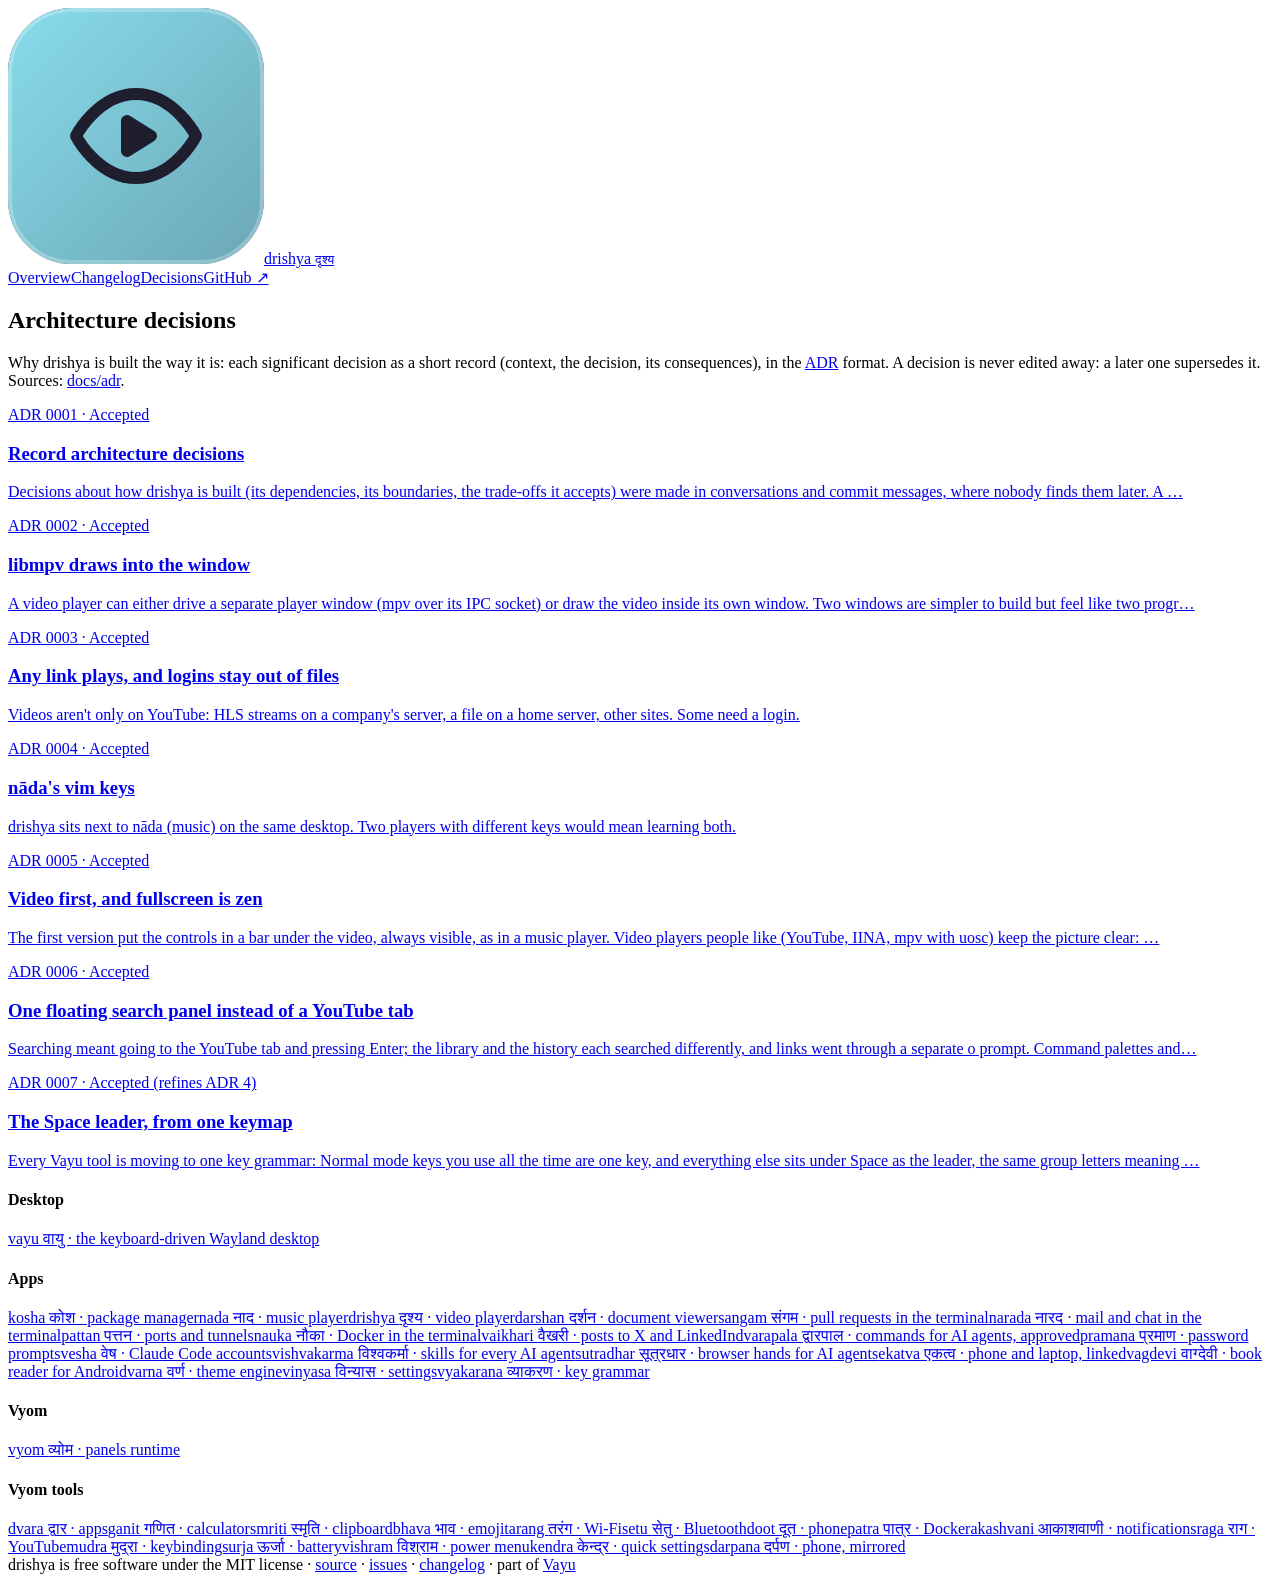
==== commit a01e83cf: "The website moves to drishya.theyashsawarkar.dev Every Vayu tool's site now has its own address on t" ====
--- a/docs/adr/index.html
+++ b/docs/adr/index.html
@@ -22,8 +22,8 @@
 <div class="wrap"><aside class="toc"></aside><article>
 <h2>Architecture decisions</h2><p>Why drishya is built the way it is: each significant decision as a short record (context, the decision, its consequences), in the <a href="https://cognitect.com/blog/2011/11/15/documenting-architecture-decisions">ADR</a> format. A decision is never edited away: a later one supersedes it. Sources: <a href="https://github.com/Theyashsawarkar/drishya/tree/main/docs/adr">docs/adr</a>.</p><div class="cards"><a class="card" href="0001-record-architecture-decisions.html"><div class="n">ADR 0001 · <span class="status accepted">Accepted</span></div><h3>Record architecture decisions</h3><p>Decisions about how drishya is built (its dependencies, its boundaries, the trade-offs it accepts) were made in conversations and commit messages, where nobody finds them later. A …</p></a><a class="card" href="0002-libmpv-in-the-window.html"><div class="n">ADR 0002 · <span class="status accepted">Accepted</span></div><h3>libmpv draws into the window</h3><p>A video player can either drive a separate player window (mpv over its IPC socket) or draw the video inside its own window. Two windows are simpler to build but feel like two progr…</p></a><a class="card" href="0003-any-link-and-sign-in.html"><div class="n">ADR 0003 · <span class="status accepted">Accepted</span></div><h3>Any link plays, and logins stay out of files</h3><p>Videos aren&#x27;t only on YouTube: HLS streams on a company&#x27;s server, a file on a home server, other sites. Some need a login.</p></a><a class="card" href="0004-vim-keys.html"><div class="n">ADR 0004 · <span class="status accepted">Accepted</span></div><h3>nāda&#x27;s vim keys</h3><p>drishya sits next to nāda (music) on the same desktop. Two players with different keys would mean learning both.</p></a><a class="card" href="0005-video-first-and-zen.html"><div class="n">ADR 0005 · <span class="status accepted">Accepted</span></div><h3>Video first, and fullscreen is zen</h3><p>The first version put the controls in a bar under the video, always visible, as in a music player. Video players people like (YouTube, IINA, mpv with uosc) keep the picture clear: …</p></a><a class="card" href="0006-search-panel.html"><div class="n">ADR 0006 · <span class="status accepted">Accepted</span></div><h3>One floating search panel instead of a YouTube tab</h3><p>Searching meant going to the YouTube tab and pressing Enter; the library and the history each searched differently, and links went through a separate o prompt. Command palettes and…</p></a><a class="card" href="0007-space-leader.html"><div class="n">ADR 0007 · <span class="status accepted">Accepted (refines ADR 4)</span></div><h3>The Space leader, from one keymap</h3><p>Every Vayu tool is moving to one key grammar: Normal mode keys you use all the time are one key, and everything else sits under Space as the leader, the same group letters meaning …</p></a></div>
 </article></div>
-<footer><div class="in"><div><h4>Desktop</h4><a href="https://theyashsawarkar.github.io/vayu/" class="">vayu <span>वायु · the keyboard-driven Wayland desktop</span></a></div><div><h4>Apps</h4><a href="https://theyashsawarkar.github.io/kosha/" class="">kosha <span>कोश · package manager</span></a><a href="https://theyashsawarkar.github.io/nada/" class="">nada <span>नाद · music player</span></a><a href="https://theyashsawarkar.github.io/drishya/" class="me">drishya <span>दृश्य · video player</span></a><a href="https://theyashsawarkar.github.io/sangam/" class="">sangam <span>संगम · pull requests in the terminal</span></a><a href="https://theyashsawarkar.github.io/narada/" class="">narada <span>नारद · mail and chat in the terminal</span></a><a href="https://theyashsawarkar.github.io/pattan/" class="">pattan <span>पत्तन · ports and tunnels</span></a><a href="https://theyashsawarkar.github.io/nauka/" class="">nauka <span>नौका · Docker in the terminal</span></a><a href="https://theyashsawarkar.github.io/vaikhari/" class="">vaikhari <span>वैखरी · posts to X and LinkedIn</span></a><a href="https://theyashsawarkar.github.io/dvarapala/" class="">dvarapala <span>द्वारपाल · commands for AI agents, approved</span></a><a href="https://theyashsawarkar.github.io/pramana/" class="">pramana <span>प्रमाण · password prompts</span></a><a href="https://theyashsawarkar.github.io/vesha/" class="">vesha <span>वेष · Claude Code accounts</span></a><a href="https://theyashsawarkar.github.io/vishvakarma/" class="">vishvakarma <span>विश्वकर्मा · skills for every AI agent</span></a><a href="https://theyashsawarkar.github.io/ekatva/" class="">ekatva <span>एकत्व · phone and laptop, linked</span></a><a href="https://theyashsawarkar.github.io/varna/" class="">varna <span>वर्ण · theme engine</span></a><a href="https://theyashsawarkar.github.io/vinyasa/" class="">vinyasa <span>विन्यास · settings</span></a></div><div><h4>Vyom</h4><a href="https://theyashsawarkar.github.io/vyom/" class="">vyom <span>व्योम · panels runtime</span></a></div><div><h4>Vyom tools</h4><a href="https://theyashsawarkar.github.io/dvara/" class="">dvara <span>द्वार · apps</span></a><a href="https://theyashsawarkar.github.io/ganit/" class="">ganit <span>गणित · calculator</span></a><a href="https://theyashsawarkar.github.io/smriti/" class="">smriti <span>स्मृति · clipboard</span></a><a href="https://theyashsawarkar.github.io/bhava/" class="">bhava <span>भाव · emoji</span></a><a href="https://theyashsawarkar.github.io/tarang/" class="">tarang <span>तरंग · Wi‑Fi</span></a><a href="https://theyashsawarkar.github.io/setu/" class="">setu <span>सेतु · Bluetooth</span></a><a href="https://theyashsawarkar.github.io/doot/" class="">doot <span>दूत · phone</span></a><a href="https://theyashsawarkar.github.io/patra/" class="">patra <span>पात्र · Docker</span></a><a href="https://theyashsawarkar.github.io/akashvani/" class="">akashvani <span>आकाशवाणी · notifications</span></a><a href="https://theyashsawarkar.github.io/raga/" class="">raga <span>राग · YouTube</span></a><a href="https://theyashsawarkar.github.io/mudra/" class="">mudra <span>मुद्रा · keybindings</span></a><a href="https://theyashsawarkar.github.io/urja/" class="">urja <span>ऊर्जा · battery</span></a><a href="https://theyashsawarkar.github.io/vishram/" class="">vishram <span>विश्राम · power menu</span></a><a href="https://theyashsawarkar.github.io/kendra/" class="">kendra <span>केन्द्र · quick settings</span></a><a href="https://theyashsawarkar.github.io/darpana/" class="">darpana <span>दर्पण · phone, mirrored</span></a></div></div>
-<div class="bottom">drishya is free software under the MIT license · <a href="https://github.com/Theyashsawarkar/drishya">source</a> · <a href="https://github.com/Theyashsawarkar/drishya/issues">issues</a> · <a href="../changelog.html">changelog</a> · part of <a href="https://theyashsawarkar.github.io/vayu/">Vayu</a></div></footer>
+<footer><div class="in"><div><h4>Desktop</h4><a href="https://vayu.theyashsawarkar.dev/" class="">vayu <span>वायु · the keyboard-driven Wayland desktop</span></a></div><div><h4>Apps</h4><a href="https://kosha.theyashsawarkar.dev/" class="">kosha <span>कोश · package manager</span></a><a href="https://nada.theyashsawarkar.dev/" class="">nada <span>नाद · music player</span></a><a href="https://drishya.theyashsawarkar.dev/" class="me">drishya <span>दृश्य · video player</span></a><a href="https://darshan.theyashsawarkar.dev/" class="">darshan <span>दर्शन · document viewer</span></a><a href="https://sangam.theyashsawarkar.dev/" class="">sangam <span>संगम · pull requests in the terminal</span></a><a href="https://narada.theyashsawarkar.dev/" class="">narada <span>नारद · mail and chat in the terminal</span></a><a href="https://pattan.theyashsawarkar.dev/" class="">pattan <span>पत्तन · ports and tunnels</span></a><a href="https://nauka.theyashsawarkar.dev/" class="">nauka <span>नौका · Docker in the terminal</span></a><a href="https://vaikhari.theyashsawarkar.dev/" class="">vaikhari <span>वैखरी · posts to X and LinkedIn</span></a><a href="https://dvarapala.theyashsawarkar.dev/" class="">dvarapala <span>द्वारपाल · commands for AI agents, approved</span></a><a href="https://pramana.theyashsawarkar.dev/" class="">pramana <span>प्रमाण · password prompts</span></a><a href="https://vesha.theyashsawarkar.dev/" class="">vesha <span>वेष · Claude Code accounts</span></a><a href="https://vishvakarma.theyashsawarkar.dev/" class="">vishvakarma <span>विश्वकर्मा · skills for every AI agent</span></a><a href="https://sutradhar.theyashsawarkar.dev/" class="">sutradhar <span>सूत्रधार · browser hands for AI agents</span></a><a href="https://ekatva.theyashsawarkar.dev/" class="">ekatva <span>एकत्व · phone and laptop, linked</span></a><a href="https://vagdevi.theyashsawarkar.dev/" class="">vagdevi <span>वाग्देवी · book reader for Android</span></a><a href="https://varna.theyashsawarkar.dev/" class="">varna <span>वर्ण · theme engine</span></a><a href="https://vinyasa.theyashsawarkar.dev/" class="">vinyasa <span>विन्यास · settings</span></a><a href="https://vyakarana.theyashsawarkar.dev/" class="">vyakarana <span>व्याकरण · key grammar</span></a></div><div><h4>Vyom</h4><a href="https://vyom.theyashsawarkar.dev/" class="">vyom <span>व्योम · panels runtime</span></a></div><div><h4>Vyom tools</h4><a href="https://dvara.theyashsawarkar.dev/" class="">dvara <span>द्वार · apps</span></a><a href="https://ganit.theyashsawarkar.dev/" class="">ganit <span>गणित · calculator</span></a><a href="https://smriti.theyashsawarkar.dev/" class="">smriti <span>स्मृति · clipboard</span></a><a href="https://bhava.theyashsawarkar.dev/" class="">bhava <span>भाव · emoji</span></a><a href="https://tarang.theyashsawarkar.dev/" class="">tarang <span>तरंग · Wi‑Fi</span></a><a href="https://setu.theyashsawarkar.dev/" class="">setu <span>सेतु · Bluetooth</span></a><a href="https://doot.theyashsawarkar.dev/" class="">doot <span>दूत · phone</span></a><a href="https://patra.theyashsawarkar.dev/" class="">patra <span>पात्र · Docker</span></a><a href="https://akashvani.theyashsawarkar.dev/" class="">akashvani <span>आकाशवाणी · notifications</span></a><a href="https://raga.theyashsawarkar.dev/" class="">raga <span>राग · YouTube</span></a><a href="https://mudra.theyashsawarkar.dev/" class="">mudra <span>मुद्रा · keybindings</span></a><a href="https://urja.theyashsawarkar.dev/" class="">urja <span>ऊर्जा · battery</span></a><a href="https://vishram.theyashsawarkar.dev/" class="">vishram <span>विश्राम · power menu</span></a><a href="https://kendra.theyashsawarkar.dev/" class="">kendra <span>केन्द्र · quick settings</span></a><a href="https://darpana.theyashsawarkar.dev/" class="">darpana <span>दर्पण · phone, mirrored</span></a></div></div>
+<div class="bottom">drishya is free software under the MIT license · <a href="https://github.com/Theyashsawarkar/drishya">source</a> · <a href="https://github.com/Theyashsawarkar/drishya/issues">issues</a> · <a href="../changelog.html">changelog</a> · part of <a href="https://vayu.theyashsawarkar.dev/">Vayu</a></div></footer>
 <script>
 document.querySelectorAll('pre.code').forEach(p=>{const b=document.createElement('button');b.className='copy';b.textContent='Copy';
 b.onclick=()=>{navigator.clipboard.writeText(p.innerText.replace(/^Copy/,'')).then(()=>{b.textContent='Copied';setTimeout(()=>b.textContent='Copy',1200)})};p.appendChild(b)});
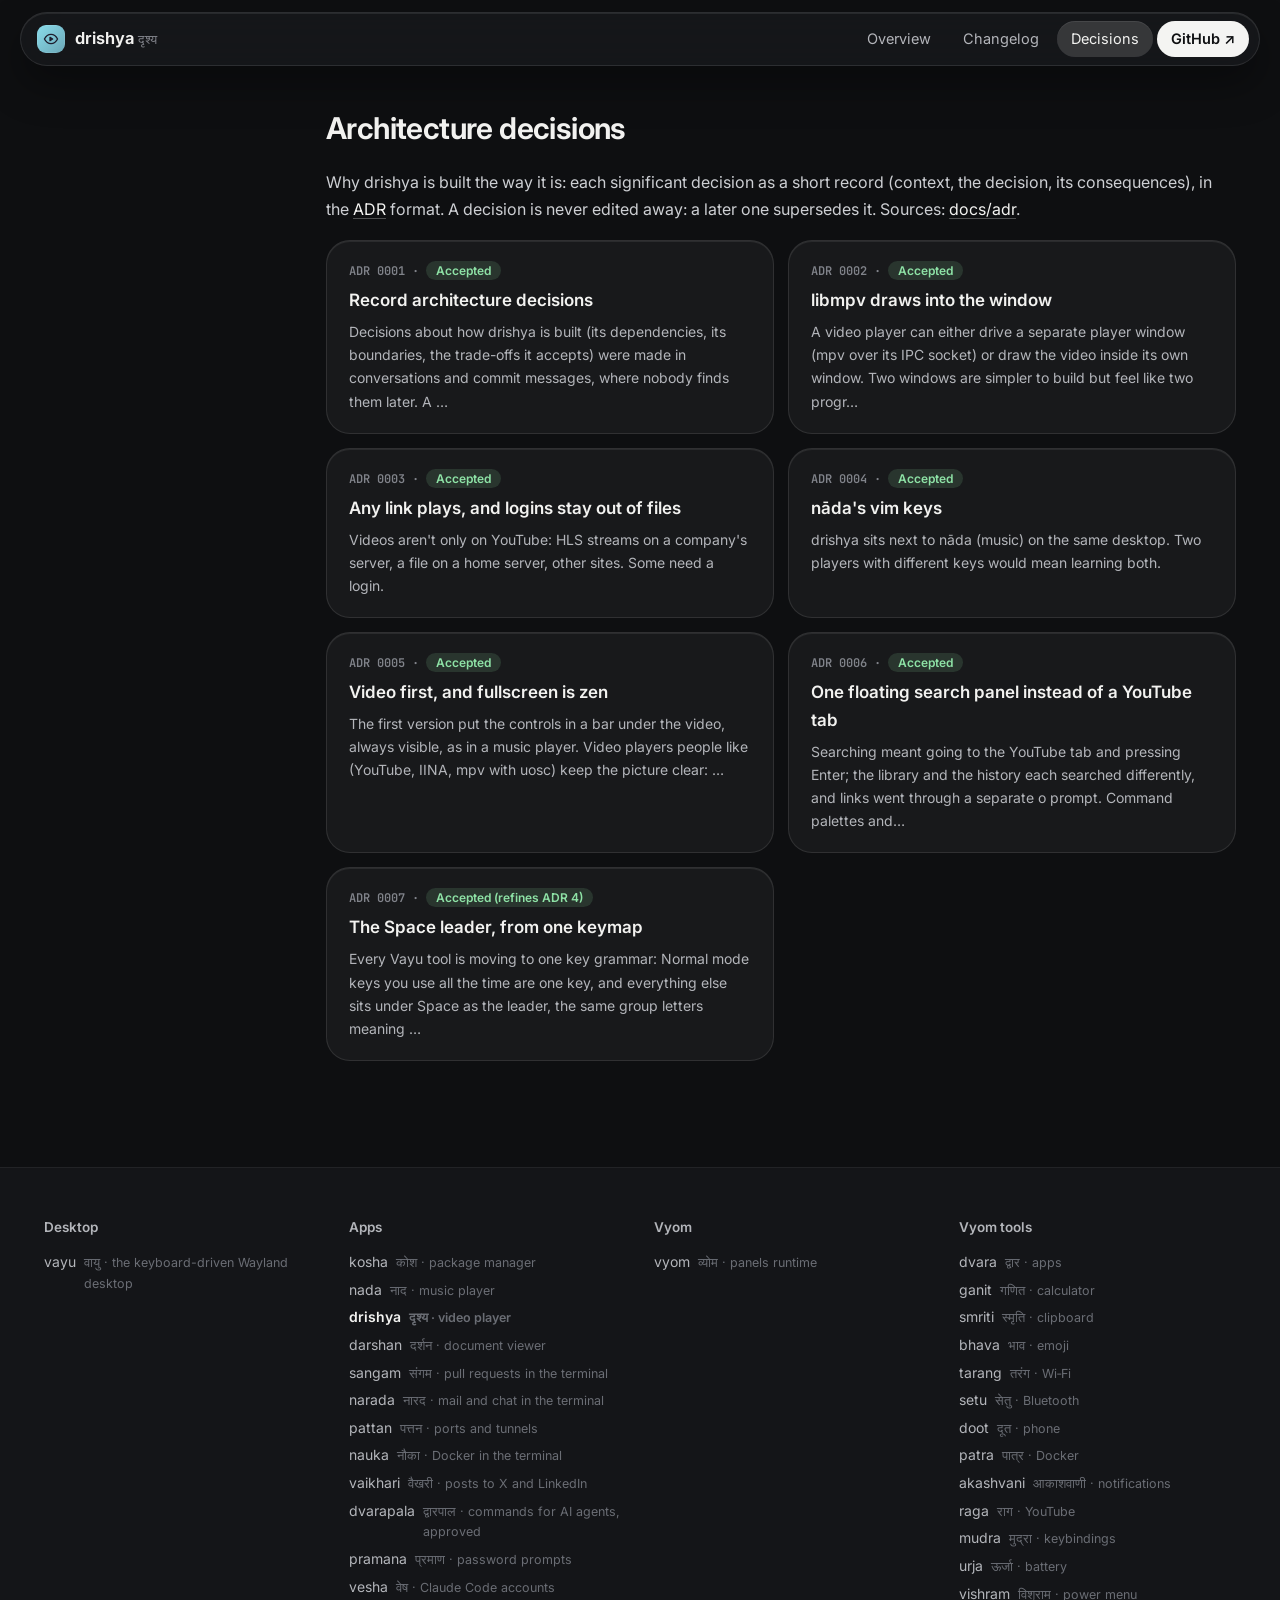
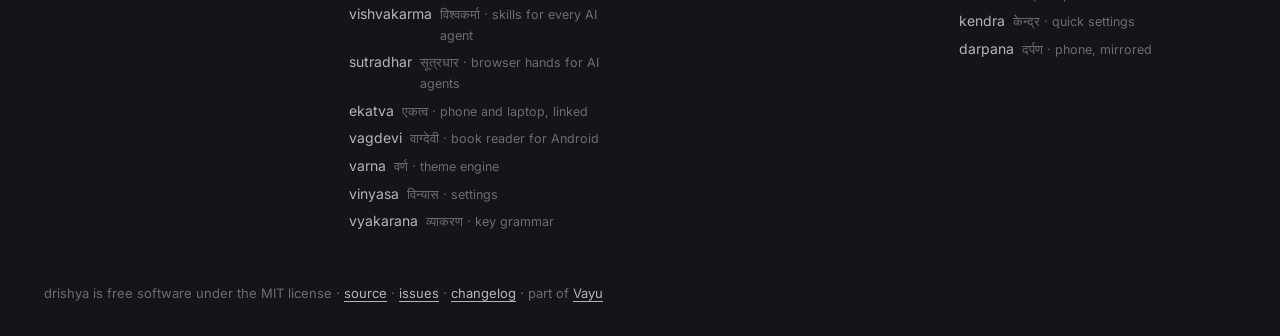
==== commit c366b2e8: "Website: Vayu's Spatial look Co-Authored-By: Claude Opus 5.5 <noreply@anthropic.com>" ====
--- a/docs/adr/index.html
+++ b/docs/adr/index.html
@@ -7,12 +7,12 @@
 <meta name="description" content="A keyboard-driven video player for YouTube, your files and any stream, with resume, history and downloads.">
 <meta property="og:title" content="Decisions · drishya">
 <meta property="og:description" content="A keyboard-driven video player for YouTube, your files and any stream, with resume, history and downloads.">
-<meta name="theme-color" content="#11111b">
+<meta name="theme-color" content="#0e0f11">
 <link rel="icon" href="../assets/logo.svg" type="image/svg+xml">
 <link rel="preconnect" href="https://fonts.googleapis.com">
 <link href="https://fonts.googleapis.com/css2?family=Inter:wght@400;500;600;700;800&family=JetBrains+Mono:wght@400;600&display=swap" rel="stylesheet">
 <link rel="stylesheet" href="../assets/site.css">
-<style>:root{--accent:#89dceb;--glow:#89dceb33}</style>
+<style>:root{--tool:#8fd6ec;--glow:#8fd6ec2e}</style>
 </head>
 <body>
 <header class="top"><div class="in">
--- a/docs/assets/site.css
+++ b/docs/assets/site.css
@@ -0,0 +1,100 @@
+/* Vayu's Spatial look: graphite glass that floats, very round, colour only
+   where it means something. The near-white accent is where you act (links,
+   the main button); the tool's own colour (--tool) is only its signature:
+   the logo's glow, the shloka's line, the release dots. */
+:root{--crust:#0e0f11;--mantle:#141518;--base:#1b1c20;--s0:#2a2c31;--s1:#3a3c42;--ov0:#6a6d74;--ov1:#80838a;
+--sub0:#b3b5ba;--sub1:#cdcfd3;--text:#f2f2f0;--accent:#f4f4f2;--green:#8ee2a6;--peach:#f7b07d;--red:#ff9389;--blue:#93c4ff;
+--glass:rgba(255,255,255,.045);--rim:rgba(255,255,255,.10);--lit:inset 0 1px 0 rgba(255,255,255,.08);
+--ui:"Inter","Segoe UI",system-ui,sans-serif;--mono:"JetBrains Mono","JetBrainsMono Nerd Font",ui-monospace,monospace}
+*{box-sizing:border-box}html{scroll-behavior:smooth;scroll-padding-top:96px}
+body{margin:0;background:var(--crust);color:var(--text);font:16px/1.65 var(--ui);-webkit-font-smoothing:antialiased}
+a{color:var(--accent);text-decoration:underline;text-decoration-color:rgba(244,244,242,.28);text-underline-offset:3px}
+a:hover{text-decoration-color:var(--accent)}
+code{font:.86em var(--mono);background:rgba(255,255,255,.07);padding:.14em .45em;border-radius:7px;color:var(--sub1)}
+img{max-width:100%;height:auto}
+:focus-visible{outline:2px solid var(--accent);outline-offset:3px;border-radius:8px}
+/* nav: a floating glass pill */
+.top{position:sticky;top:12px;z-index:20;padding:0 16px}
+.top .in{max-width:1240px;margin:0 auto;padding:8px 10px 8px 16px;display:flex;align-items:center;gap:22px;
+border-radius:999px;background:rgba(27,28,32,.62);border:1px solid var(--rim);box-shadow:var(--lit),0 18px 40px rgba(0,0,0,.35);
+backdrop-filter:blur(24px) saturate(1.5);-webkit-backdrop-filter:blur(24px) saturate(1.5)}
+.brand{display:flex;align-items:center;gap:10px;font-weight:650;font-size:16.5px;color:var(--text);text-decoration:none}
+.brand img{width:28px;height:28px;border-radius:9px}.brand small{font-weight:500;color:var(--ov1);font-size:13px}
+.top nav{display:flex;gap:4px;margin-left:auto;flex-wrap:wrap}
+.top nav a{color:var(--sub0);padding:6px 14px;border-radius:999px;font-size:14.5px;text-decoration:none}
+.top nav a:hover{background:rgba(255,255,255,.07);color:var(--text)}
+.top nav a.on{background:rgba(255,255,255,.14);color:var(--text);box-shadow:var(--lit)}
+.top nav a.gh{background:var(--accent);color:var(--crust);font-weight:600}.top nav a.gh:hover{background:#fff}
+/* hero: the tool's light in a dark room */
+.hero{position:relative;overflow:hidden;margin-top:-64px;padding-top:64px}
+.hero:before{content:"";position:absolute;inset:-30% -10% auto;height:720px;
+background:radial-gradient(640px 340px at 18% 32%,var(--glow),transparent 70%),radial-gradient(520px 300px at 86% 8%,rgba(255,255,255,.06),transparent 70%);pointer-events:none}
+.hero .in{position:relative;max-width:1240px;margin:0 auto;padding:84px 24px 60px;display:grid;grid-template-columns:minmax(0,1fr) auto;gap:48px;align-items:center}
+.eyebrow{display:inline-flex;align-items:center;gap:8px;font:500 13.5px var(--ui);color:var(--sub1);padding:5px 13px 5px 11px;border-radius:999px;
+background:var(--glass);border:1px solid var(--rim);box-shadow:var(--lit)}
+.eyebrow:before{content:"";width:7px;height:7px;border-radius:50%;background:var(--tool)}
+.hero h1{font-size:clamp(42px,6vw,68px);line-height:1.02;margin:18px 0 8px;letter-spacing:-.035em;font-weight:700}
+.hero .sa{font-size:22px;color:var(--sub1);margin-bottom:22px}.hero .sa span{color:var(--ov1)}
+.hero .shloka{margin:0 0 28px;padding:16px 20px;border-radius:22px;background:var(--glass);border:1px solid var(--rim);box-shadow:var(--lit),inset 3px 0 0 var(--tool);max-width:720px}
+.hero .shloka p{margin:0 0 6px;font-size:18px;line-height:1.6;color:var(--text)}.hero .shloka figcaption{font-size:14px;color:var(--sub0)}.hero .shloka cite{color:var(--ov1);font-style:normal;white-space:nowrap}
+.hero p.lead{font-size:19px;color:var(--sub0);max-width:680px;margin:0 0 28px}
+.cta{display:flex;gap:10px;flex-wrap:wrap}
+.btn{display:inline-flex;align-items:center;gap:8px;padding:11px 20px;border-radius:999px;font-weight:600;font-size:15px;color:var(--text);
+background:rgba(255,255,255,.07);border:1px solid var(--rim);box-shadow:var(--lit);text-decoration:none}
+.btn:hover{background:rgba(255,255,255,.12)}
+.btn.primary{background:var(--accent);color:var(--crust);border-color:transparent;box-shadow:none}.btn.primary:hover{background:#fff}
+.hero .logo{width:184px;height:184px;filter:drop-shadow(0 28px 56px var(--glow))}
+.meta{display:flex;gap:18px;flex-wrap:wrap;margin-top:24px;color:var(--ov1);font-size:14px}.meta b{color:var(--sub1);font-weight:600}
+/* layout */
+.wrap{max-width:1240px;margin:0 auto;padding:44px 24px 88px;display:grid;grid-template-columns:230px minmax(0,1fr);gap:52px}
+.toc{position:sticky;top:96px;align-self:start;max-height:calc(100vh - 116px);overflow:auto;font-size:14px;padding-right:6px}
+.toc b{display:block;font-size:13px;font-weight:600;color:var(--ov1);margin:0 0 10px 12px}
+.toc a{display:block;color:var(--sub0);padding:5px 12px;border-radius:12px;text-decoration:none}
+.toc a.l3{padding-left:24px;font-size:13px;color:var(--ov1)}
+.toc a:hover{color:var(--text);background:rgba(255,255,255,.04)}
+.toc a.on{color:var(--text);background:rgba(255,255,255,.09);box-shadow:var(--lit)}
+article{min-width:0}
+article h2{font-size:30px;letter-spacing:-.02em;margin:60px 0 14px;padding-top:6px;font-weight:650}
+article h2:first-child{margin-top:0}
+article h3{font-size:20px;margin:34px 0 10px;font-weight:600}article h4{font-size:16px;margin:24px 0 8px;color:var(--sub1)}
+article p,article li{color:var(--sub1)}
+article .anchor{opacity:0;margin-left:-22px;width:22px;display:inline-block;color:var(--ov0);text-decoration:none}
+article h2:hover .anchor,article h3:hover .anchor{opacity:1}
+article ul,article ol{padding-left:22px}article li{margin:5px 0}
+article img{border-radius:22px;border:1px solid var(--rim);box-shadow:0 24px 60px rgba(0,0,0,.35)}
+article p[align=center]{text-align:center}article p[align=center] img{margin:6px 0}
+article blockquote{margin:22px 0;padding:16px 22px;background:var(--glass);border:1px solid var(--rim);box-shadow:var(--lit);border-radius:22px}
+article blockquote p{margin:0;color:var(--sub0)}
+pre.code{position:relative;background:rgba(0,0,0,.28);border:1px solid var(--rim);box-shadow:var(--lit);border-radius:20px;padding:18px 20px;overflow:auto;font:13.5px/1.65 var(--mono);color:var(--sub1)}
+pre.code code{background:none;padding:0;font-size:inherit;color:inherit}
+pre.code .copy{position:absolute;top:10px;right:10px;font:600 12px var(--ui);padding:5px 12px;border-radius:999px;border:0;background:rgba(255,255,255,.1);color:var(--text);cursor:pointer;opacity:0;transition:opacity .15s}
+pre.code:hover .copy,pre.code .copy:focus-visible{opacity:1}
+.table{overflow:auto;margin:16px 0;border:1px solid var(--rim);border-radius:20px;background:var(--glass);box-shadow:var(--lit)}
+table{border-collapse:collapse;width:100%;font-size:14.5px}
+th{text-align:left;color:var(--sub1);font-weight:600;padding:11px 16px;border-bottom:1px solid var(--rim);background:rgba(255,255,255,.03)}
+td{padding:10px 16px;border-bottom:1px solid rgba(255,255,255,.06);color:var(--sub1);vertical-align:top}tr:last-child td{border-bottom:0}
+td code{white-space:nowrap}
+/* changelog */
+.release{position:relative;padding:0 0 10px 30px;border-left:1px solid var(--s1);margin-left:6px}
+.release:before{content:"";position:absolute;left:-6px;top:11px;width:11px;height:11px;border-radius:50%;background:var(--tool);box-shadow:0 0 0 4px var(--crust)}
+.release h2{margin-top:0;font-size:24px}.release h2 .date{font:500 14px var(--mono);color:var(--ov1);margin-left:10px}
+.release .tag{font:600 12px var(--mono);padding:2px 10px;border-radius:999px;background:rgba(255,255,255,.08);color:var(--text);margin-left:8px;vertical-align:3px}
+/* adr */
+.cards{display:grid;grid-template-columns:repeat(auto-fill,minmax(300px,1fr));gap:14px;margin:18px 0}
+.card{display:block;background:var(--glass);border:1px solid var(--rim);box-shadow:var(--lit);border-radius:24px;padding:20px 22px;color:var(--text);text-decoration:none;transition:background .15s,border-color .15s}
+.card:hover{background:rgba(255,255,255,.075);border-color:rgba(255,255,255,.2)}
+.card .n{font:600 12px var(--mono);color:var(--ov1)}.card h3{margin:6px 0 6px;font-size:17px}.card p{margin:0;color:var(--sub0);font-size:14px}
+.status{display:inline-block;font:600 12px var(--ui);padding:2px 10px;border-radius:999px;background:rgba(142,226,166,.14);color:var(--green)}
+.status.superseded,.status.deprecated{background:rgba(247,176,125,.14);color:var(--peach)}.status.proposed{background:rgba(147,196,255,.14);color:var(--blue)}
+/* footer */
+footer{border-top:1px solid rgba(255,255,255,.06);background:var(--mantle)}
+footer .in{max-width:1240px;margin:0 auto;padding:48px 24px;display:grid;grid-template-columns:repeat(auto-fit,minmax(200px,1fr));gap:28px}
+footer h4{margin:0 0 10px;font-size:13.5px;font-weight:600;color:var(--sub0)}
+footer a{display:flex;gap:8px;align-items:baseline;color:var(--sub0);font-size:14px;padding:2px 0;text-decoration:none}footer a:hover{color:var(--text)}footer a span{color:var(--ov0);font-size:12.5px}
+footer a.me{color:var(--text);font-weight:600}
+footer .bottom{max-width:1240px;margin:0 auto;padding:0 24px 32px;color:var(--ov0);font-size:13px}
+footer .bottom a{display:inline;padding:0;font-size:13px;text-decoration:underline}
+@media(max-width:900px){.wrap{grid-template-columns:1fr}.toc{display:none}.hero .in{grid-template-columns:1fr}.hero .logo{width:112px;height:112px;order:-1}
+.top nav a:not(.gh){padding:6px 9px}}
+@media(max-width:560px){.top{padding:0 10px}.top .in{gap:10px;padding-left:12px}.brand small{display:none}.top nav a.hide{display:none}.hero .in{padding:52px 16px 36px}.wrap{padding:28px 16px 64px}}
+@media(prefers-reduced-motion:reduce){html{scroll-behavior:auto}*{transition:none!important}}
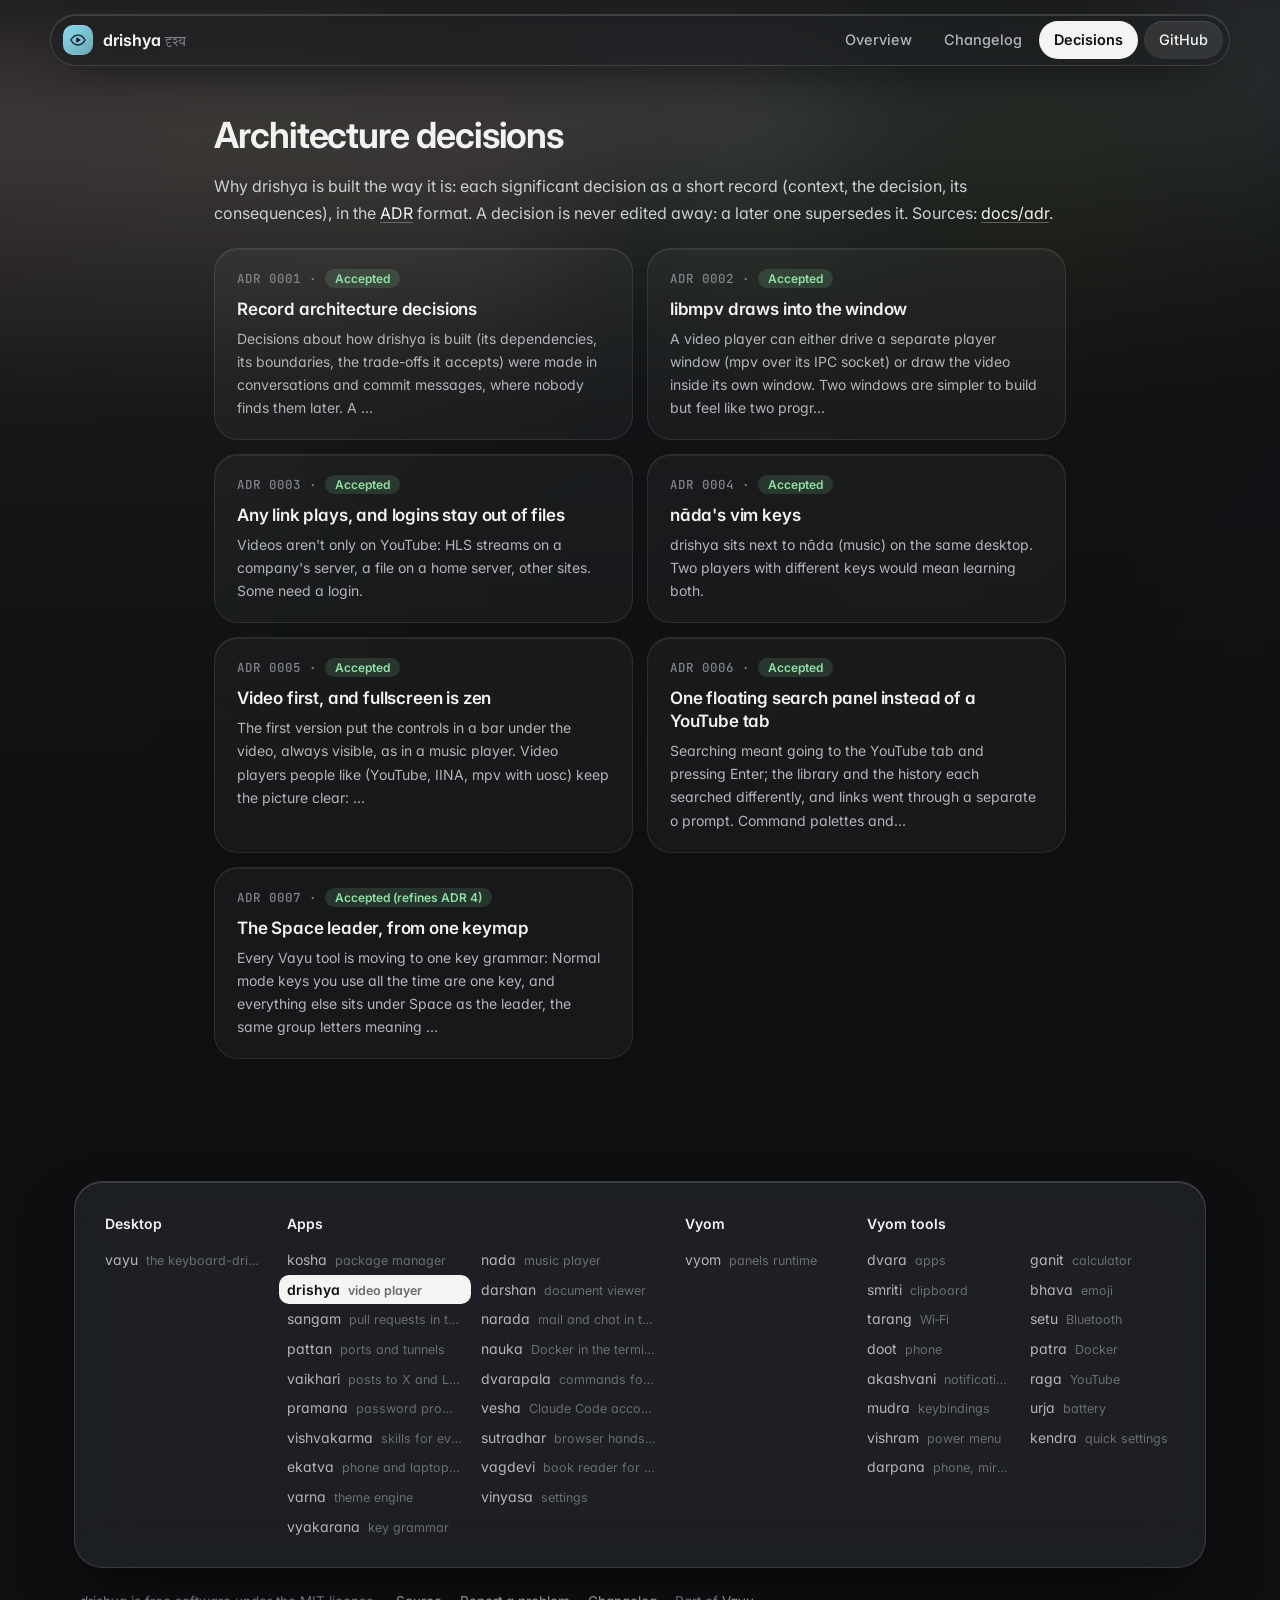
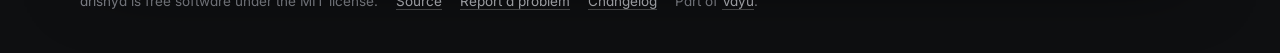
==== commit 1ce8e3a2: "Website: closer to Vayu's own Spatial site The tool's screenshot blurred behind the page, a centred " ====
--- a/docs/adr/index.html
+++ b/docs/adr/index.html
@@ -10,23 +10,25 @@
 <meta name="theme-color" content="#0e0f11">
 <link rel="icon" href="../assets/logo.svg" type="image/svg+xml">
 <link rel="preconnect" href="https://fonts.googleapis.com">
-<link href="https://fonts.googleapis.com/css2?family=Inter:wght@400;500;600;700;800&family=JetBrains+Mono:wght@400;600&display=swap" rel="stylesheet">
+<link rel="preconnect" href="https://fonts.gstatic.com" crossorigin>
+<link href="https://fonts.googleapis.com/css2?family=Inter:wght@400;500;600;700&family=JetBrains+Mono:wght@400;500;600&family=Tiro+Devanagari+Sanskrit&display=swap" rel="stylesheet">
 <link rel="stylesheet" href="../assets/site.css">
-<style>:root{--tool:#8fd6ec;--glow:#8fd6ec2e}</style>
+<style>:root{--tool:#8fd6ec}.backdrop:before{background-image:url("../assets/screenshots/watch.png")}</style>
 </head>
-<body>
+<body class="sub">
+<div class="backdrop" aria-hidden="true"></div>
 <header class="top"><div class="in">
 <a class="brand" href="../index.html"><img src="../assets/logo.svg" alt=""><span>drishya <small>दृश्य</small></span></a>
-<nav><a href="../index.html" class="">Overview</a><a href="../changelog.html" class="">Changelog</a><a href="../adr/index.html" class="on hide">Decisions</a><a class="gh" href="https://github.com/Theyashsawarkar/drishya">GitHub ↗</a></nav></div></header>
+<nav><a href="../index.html" class="">Overview</a><a href="../changelog.html" class="">Changelog</a><a href="../adr/index.html" class="on hide">Decisions</a><a class="gh" href="https://github.com/Theyashsawarkar/drishya">GitHub</a></nav></div></header>
 
-<div class="wrap"><aside class="toc"></aside><article>
+<div class="wrap solo"><article>
 <h2>Architecture decisions</h2><p>Why drishya is built the way it is: each significant decision as a short record (context, the decision, its consequences), in the <a href="https://cognitect.com/blog/2011/11/15/documenting-architecture-decisions">ADR</a> format. A decision is never edited away: a later one supersedes it. Sources: <a href="https://github.com/Theyashsawarkar/drishya/tree/main/docs/adr">docs/adr</a>.</p><div class="cards"><a class="card" href="0001-record-architecture-decisions.html"><div class="n">ADR 0001 · <span class="status accepted">Accepted</span></div><h3>Record architecture decisions</h3><p>Decisions about how drishya is built (its dependencies, its boundaries, the trade-offs it accepts) were made in conversations and commit messages, where nobody finds them later. A …</p></a><a class="card" href="0002-libmpv-in-the-window.html"><div class="n">ADR 0002 · <span class="status accepted">Accepted</span></div><h3>libmpv draws into the window</h3><p>A video player can either drive a separate player window (mpv over its IPC socket) or draw the video inside its own window. Two windows are simpler to build but feel like two progr…</p></a><a class="card" href="0003-any-link-and-sign-in.html"><div class="n">ADR 0003 · <span class="status accepted">Accepted</span></div><h3>Any link plays, and logins stay out of files</h3><p>Videos aren&#x27;t only on YouTube: HLS streams on a company&#x27;s server, a file on a home server, other sites. Some need a login.</p></a><a class="card" href="0004-vim-keys.html"><div class="n">ADR 0004 · <span class="status accepted">Accepted</span></div><h3>nāda&#x27;s vim keys</h3><p>drishya sits next to nāda (music) on the same desktop. Two players with different keys would mean learning both.</p></a><a class="card" href="0005-video-first-and-zen.html"><div class="n">ADR 0005 · <span class="status accepted">Accepted</span></div><h3>Video first, and fullscreen is zen</h3><p>The first version put the controls in a bar under the video, always visible, as in a music player. Video players people like (YouTube, IINA, mpv with uosc) keep the picture clear: …</p></a><a class="card" href="0006-search-panel.html"><div class="n">ADR 0006 · <span class="status accepted">Accepted</span></div><h3>One floating search panel instead of a YouTube tab</h3><p>Searching meant going to the YouTube tab and pressing Enter; the library and the history each searched differently, and links went through a separate o prompt. Command palettes and…</p></a><a class="card" href="0007-space-leader.html"><div class="n">ADR 0007 · <span class="status accepted">Accepted (refines ADR 4)</span></div><h3>The Space leader, from one keymap</h3><p>Every Vayu tool is moving to one key grammar: Normal mode keys you use all the time are one key, and everything else sits under Space as the leader, the same group letters meaning …</p></a></div>
 </article></div>
-<footer><div class="in"><div><h4>Desktop</h4><a href="https://vayu.theyashsawarkar.dev/" class="">vayu <span>वायु · the keyboard-driven Wayland desktop</span></a></div><div><h4>Apps</h4><a href="https://kosha.theyashsawarkar.dev/" class="">kosha <span>कोश · package manager</span></a><a href="https://nada.theyashsawarkar.dev/" class="">nada <span>नाद · music player</span></a><a href="https://drishya.theyashsawarkar.dev/" class="me">drishya <span>दृश्य · video player</span></a><a href="https://darshan.theyashsawarkar.dev/" class="">darshan <span>दर्शन · document viewer</span></a><a href="https://sangam.theyashsawarkar.dev/" class="">sangam <span>संगम · pull requests in the terminal</span></a><a href="https://narada.theyashsawarkar.dev/" class="">narada <span>नारद · mail and chat in the terminal</span></a><a href="https://pattan.theyashsawarkar.dev/" class="">pattan <span>पत्तन · ports and tunnels</span></a><a href="https://nauka.theyashsawarkar.dev/" class="">nauka <span>नौका · Docker in the terminal</span></a><a href="https://vaikhari.theyashsawarkar.dev/" class="">vaikhari <span>वैखरी · posts to X and LinkedIn</span></a><a href="https://dvarapala.theyashsawarkar.dev/" class="">dvarapala <span>द्वारपाल · commands for AI agents, approved</span></a><a href="https://pramana.theyashsawarkar.dev/" class="">pramana <span>प्रमाण · password prompts</span></a><a href="https://vesha.theyashsawarkar.dev/" class="">vesha <span>वेष · Claude Code accounts</span></a><a href="https://vishvakarma.theyashsawarkar.dev/" class="">vishvakarma <span>विश्वकर्मा · skills for every AI agent</span></a><a href="https://sutradhar.theyashsawarkar.dev/" class="">sutradhar <span>सूत्रधार · browser hands for AI agents</span></a><a href="https://ekatva.theyashsawarkar.dev/" class="">ekatva <span>एकत्व · phone and laptop, linked</span></a><a href="https://vagdevi.theyashsawarkar.dev/" class="">vagdevi <span>वाग्देवी · book reader for Android</span></a><a href="https://varna.theyashsawarkar.dev/" class="">varna <span>वर्ण · theme engine</span></a><a href="https://vinyasa.theyashsawarkar.dev/" class="">vinyasa <span>विन्यास · settings</span></a><a href="https://vyakarana.theyashsawarkar.dev/" class="">vyakarana <span>व्याकरण · key grammar</span></a></div><div><h4>Vyom</h4><a href="https://vyom.theyashsawarkar.dev/" class="">vyom <span>व्योम · panels runtime</span></a></div><div><h4>Vyom tools</h4><a href="https://dvara.theyashsawarkar.dev/" class="">dvara <span>द्वार · apps</span></a><a href="https://ganit.theyashsawarkar.dev/" class="">ganit <span>गणित · calculator</span></a><a href="https://smriti.theyashsawarkar.dev/" class="">smriti <span>स्मृति · clipboard</span></a><a href="https://bhava.theyashsawarkar.dev/" class="">bhava <span>भाव · emoji</span></a><a href="https://tarang.theyashsawarkar.dev/" class="">tarang <span>तरंग · Wi‑Fi</span></a><a href="https://setu.theyashsawarkar.dev/" class="">setu <span>सेतु · Bluetooth</span></a><a href="https://doot.theyashsawarkar.dev/" class="">doot <span>दूत · phone</span></a><a href="https://patra.theyashsawarkar.dev/" class="">patra <span>पात्र · Docker</span></a><a href="https://akashvani.theyashsawarkar.dev/" class="">akashvani <span>आकाशवाणी · notifications</span></a><a href="https://raga.theyashsawarkar.dev/" class="">raga <span>राग · YouTube</span></a><a href="https://mudra.theyashsawarkar.dev/" class="">mudra <span>मुद्रा · keybindings</span></a><a href="https://urja.theyashsawarkar.dev/" class="">urja <span>ऊर्जा · battery</span></a><a href="https://vishram.theyashsawarkar.dev/" class="">vishram <span>विश्राम · power menu</span></a><a href="https://kendra.theyashsawarkar.dev/" class="">kendra <span>केन्द्र · quick settings</span></a><a href="https://darpana.theyashsawarkar.dev/" class="">darpana <span>दर्पण · phone, mirrored</span></a></div></div>
-<div class="bottom">drishya is free software under the MIT license · <a href="https://github.com/Theyashsawarkar/drishya">source</a> · <a href="https://github.com/Theyashsawarkar/drishya/issues">issues</a> · <a href="../changelog.html">changelog</a> · part of <a href="https://vayu.theyashsawarkar.dev/">Vayu</a></div></footer>
+<footer><div class="in glass"><div class=""><h4>Desktop</h4><div class="list"><a href="https://vayu.theyashsawarkar.dev/" class="">vayu <span>the keyboard-driven Wayland desktop</span></a></div></div><div class="g2"><h4>Apps</h4><div class="list"><a href="https://kosha.theyashsawarkar.dev/" class="">kosha <span>package manager</span></a><a href="https://nada.theyashsawarkar.dev/" class="">nada <span>music player</span></a><a href="https://drishya.theyashsawarkar.dev/" class="me" aria-current="page">drishya <span>video player</span></a><a href="https://darshan.theyashsawarkar.dev/" class="">darshan <span>document viewer</span></a><a href="https://sangam.theyashsawarkar.dev/" class="">sangam <span>pull requests in the terminal</span></a><a href="https://narada.theyashsawarkar.dev/" class="">narada <span>mail and chat in the terminal</span></a><a href="https://pattan.theyashsawarkar.dev/" class="">pattan <span>ports and tunnels</span></a><a href="https://nauka.theyashsawarkar.dev/" class="">nauka <span>Docker in the terminal</span></a><a href="https://vaikhari.theyashsawarkar.dev/" class="">vaikhari <span>posts to X and LinkedIn</span></a><a href="https://dvarapala.theyashsawarkar.dev/" class="">dvarapala <span>commands for AI agents, approved</span></a><a href="https://pramana.theyashsawarkar.dev/" class="">pramana <span>password prompts</span></a><a href="https://vesha.theyashsawarkar.dev/" class="">vesha <span>Claude Code accounts</span></a><a href="https://vishvakarma.theyashsawarkar.dev/" class="">vishvakarma <span>skills for every AI agent</span></a><a href="https://sutradhar.theyashsawarkar.dev/" class="">sutradhar <span>browser hands for AI agents</span></a><a href="https://ekatva.theyashsawarkar.dev/" class="">ekatva <span>phone and laptop, linked</span></a><a href="https://vagdevi.theyashsawarkar.dev/" class="">vagdevi <span>book reader for Android</span></a><a href="https://varna.theyashsawarkar.dev/" class="">varna <span>theme engine</span></a><a href="https://vinyasa.theyashsawarkar.dev/" class="">vinyasa <span>settings</span></a><a href="https://vyakarana.theyashsawarkar.dev/" class="">vyakarana <span>key grammar</span></a></div></div><div class=""><h4>Vyom</h4><div class="list"><a href="https://vyom.theyashsawarkar.dev/" class="">vyom <span>panels runtime</span></a></div></div><div class="g2"><h4>Vyom tools</h4><div class="list"><a href="https://dvara.theyashsawarkar.dev/" class="">dvara <span>apps</span></a><a href="https://ganit.theyashsawarkar.dev/" class="">ganit <span>calculator</span></a><a href="https://smriti.theyashsawarkar.dev/" class="">smriti <span>clipboard</span></a><a href="https://bhava.theyashsawarkar.dev/" class="">bhava <span>emoji</span></a><a href="https://tarang.theyashsawarkar.dev/" class="">tarang <span>Wi‑Fi</span></a><a href="https://setu.theyashsawarkar.dev/" class="">setu <span>Bluetooth</span></a><a href="https://doot.theyashsawarkar.dev/" class="">doot <span>phone</span></a><a href="https://patra.theyashsawarkar.dev/" class="">patra <span>Docker</span></a><a href="https://akashvani.theyashsawarkar.dev/" class="">akashvani <span>notifications</span></a><a href="https://raga.theyashsawarkar.dev/" class="">raga <span>YouTube</span></a><a href="https://mudra.theyashsawarkar.dev/" class="">mudra <span>keybindings</span></a><a href="https://urja.theyashsawarkar.dev/" class="">urja <span>battery</span></a><a href="https://vishram.theyashsawarkar.dev/" class="">vishram <span>power menu</span></a><a href="https://kendra.theyashsawarkar.dev/" class="">kendra <span>quick settings</span></a><a href="https://darpana.theyashsawarkar.dev/" class="">darpana <span>phone, mirrored</span></a></div></div></div>
+<div class="bottom"><span>drishya is free software under the MIT license.</span><a href="https://github.com/Theyashsawarkar/drishya">Source</a><a href="https://github.com/Theyashsawarkar/drishya/issues">Report a problem</a><a href="../changelog.html">Changelog</a><span>Part of <a href="https://vayu.theyashsawarkar.dev/">Vayu</a>.</span></div></footer>
 <script>
-document.querySelectorAll('pre.code').forEach(p=>{const b=document.createElement('button');b.className='copy';b.textContent='Copy';
-b.onclick=()=>{navigator.clipboard.writeText(p.innerText.replace(/^Copy/,'')).then(()=>{b.textContent='Copied';setTimeout(()=>b.textContent='Copy',1200)})};p.appendChild(b)});
+document.querySelectorAll('pre.code').forEach(p=>{const b=document.createElement('button');b.className='copy';b.type='button';b.textContent='Copy';
+b.onclick=()=>{navigator.clipboard.writeText(p.querySelector('code').innerText).then(()=>{b.textContent='Copied';b.classList.add('done');setTimeout(()=>{b.textContent='Copy';b.classList.remove('done')},1400)})};p.appendChild(b)});
 const links=[...document.querySelectorAll('.toc a')];if(links.length){const hs=links.map(a=>document.getElementById(a.hash.slice(1))).filter(Boolean);
 const on=()=>{let cur=hs[0];for(const h of hs){if(h.getBoundingClientRect().top<120)cur=h}links.forEach(a=>a.classList.toggle('on',cur&&a.hash==='#'+cur.id))};
 addEventListener('scroll',on,{passive:true});on()}
--- a/docs/assets/site.css
+++ b/docs/assets/site.css
@@ -1,100 +1,131 @@
-/* Vayu's Spatial look: graphite glass that floats, very round, colour only
-   where it means something. The near-white accent is where you act (links,
-   the main button); the tool's own colour (--tool) is only its signature:
-   the logo's glow, the shloka's line, the release dots. */
+/* Vayu's Spatial look (the same as vayu.theyashsawarkar.dev): graphite
+   glass floating over the tool's own screenshot, blurred far out of focus;
+   very round; where you are is a near-white pill or brighter glass; no
+   glows; colour only where it means something. The tool's own colour
+   (--tool) is only its signature: the release dots. */
 :root{--crust:#0e0f11;--mantle:#141518;--base:#1b1c20;--s0:#2a2c31;--s1:#3a3c42;--ov0:#6a6d74;--ov1:#80838a;
---sub0:#b3b5ba;--sub1:#cdcfd3;--text:#f2f2f0;--accent:#f4f4f2;--green:#8ee2a6;--peach:#f7b07d;--red:#ff9389;--blue:#93c4ff;
---glass:rgba(255,255,255,.045);--rim:rgba(255,255,255,.10);--lit:inset 0 1px 0 rgba(255,255,255,.08);
---ui:"Inter","Segoe UI",system-ui,sans-serif;--mono:"JetBrains Mono","JetBrainsMono Nerd Font",ui-monospace,monospace}
+--sub0:#b3b5ba;--sub1:#cdcfd3;--text:#f2f2f0;--accent:#f4f4f2;--green:#8ee2a6;--peach:#f7b07d;--red:#ff9389;--blue:#93c4ff;--yellow:#f3d47f;
+--glass:rgba(52,54,60,.44);--hi:rgba(255,255,255,.09);--rim:rgba(255,255,255,.13);--lit:inset 0 1px 0 rgba(255,255,255,.15);
+--float:0 30px 70px -24px rgba(0,0,0,.7),0 2px 6px rgba(0,0,0,.25);--blur:blur(28px) saturate(160%);
+--ui:"Inter","Adwaita Sans",system-ui,sans-serif;--mono:"JetBrains Mono","JetBrainsMono Nerd Font",ui-monospace,monospace;
+--sa:"Tiro Devanagari Sanskrit","Noto Serif Devanagari",serif;color-scheme:dark}
 *{box-sizing:border-box}html{scroll-behavior:smooth;scroll-padding-top:96px}
-body{margin:0;background:var(--crust);color:var(--text);font:16px/1.65 var(--ui);-webkit-font-smoothing:antialiased}
-a{color:var(--accent);text-decoration:underline;text-decoration-color:rgba(244,244,242,.28);text-underline-offset:3px}
-a:hover{text-decoration-color:var(--accent)}
+body{margin:0;min-height:100vh;background:var(--crust);color:var(--text);font:16px/1.65 var(--ui);-webkit-font-smoothing:antialiased;font-feature-settings:"cv11","ss01"}
+/* the backdrop: the tool's screenshot, out of focus, fading to graphite */
+.backdrop{position:fixed;inset:0;z-index:-1;overflow:hidden;pointer-events:none}
+.backdrop:before{content:"";position:absolute;inset:-12%;background:center/cover no-repeat;filter:blur(64px) saturate(1.25) brightness(.62);transform:translateZ(0)}
+.backdrop:after{content:"";position:absolute;inset:0;background:linear-gradient(to bottom,rgba(14,15,17,.25),rgba(14,15,17,.8) 60%,var(--crust))}
+.backdrop.none:before{background:radial-gradient(60% 50% at 50% 0%,color-mix(in srgb,var(--tool) 22%,transparent),transparent 70%);filter:none}
+.sub .backdrop:after{background:linear-gradient(to bottom,rgba(14,15,17,.55),rgba(14,15,17,.93) 45%,var(--crust))}
+a{color:var(--accent);text-decoration:underline;text-decoration-color:rgba(244,244,242,.3);text-underline-offset:3px}
+a:hover{text-decoration-color:currentColor}
 code{font:.86em var(--mono);background:rgba(255,255,255,.07);padding:.14em .45em;border-radius:7px;color:var(--sub1)}
+kbd{display:inline-block;min-width:1.7em;padding:.05em .45em;font:500 .8em/1.6 var(--mono);text-align:center;color:var(--text);background:rgba(255,255,255,.08);border:1px solid rgba(255,255,255,.14);border-bottom-width:2px;border-radius:8px}
 img{max-width:100%;height:auto}
-:focus-visible{outline:2px solid var(--accent);outline-offset:3px;border-radius:8px}
-/* nav: a floating glass pill */
-.top{position:sticky;top:12px;z-index:20;padding:0 16px}
-.top .in{max-width:1240px;margin:0 auto;padding:8px 10px 8px 16px;display:flex;align-items:center;gap:22px;
-border-radius:999px;background:rgba(27,28,32,.62);border:1px solid var(--rim);box-shadow:var(--lit),0 18px 40px rgba(0,0,0,.35);
-backdrop-filter:blur(24px) saturate(1.5);-webkit-backdrop-filter:blur(24px) saturate(1.5)}
-.brand{display:flex;align-items:center;gap:10px;font-weight:650;font-size:16.5px;color:var(--text);text-decoration:none}
-.brand img{width:28px;height:28px;border-radius:9px}.brand small{font-weight:500;color:var(--ov1);font-size:13px}
-.top nav{display:flex;gap:4px;margin-left:auto;flex-wrap:wrap}
-.top nav a{color:var(--sub0);padding:6px 14px;border-radius:999px;font-size:14.5px;text-decoration:none}
-.top nav a:hover{background:rgba(255,255,255,.07);color:var(--text)}
-.top nav a.on{background:rgba(255,255,255,.14);color:var(--text);box-shadow:var(--lit)}
-.top nav a.gh{background:var(--accent);color:var(--crust);font-weight:600}.top nav a.gh:hover{background:#fff}
-/* hero: the tool's light in a dark room */
-.hero{position:relative;overflow:hidden;margin-top:-64px;padding-top:64px}
-.hero:before{content:"";position:absolute;inset:-30% -10% auto;height:720px;
-background:radial-gradient(640px 340px at 18% 32%,var(--glow),transparent 70%),radial-gradient(520px 300px at 86% 8%,rgba(255,255,255,.06),transparent 70%);pointer-events:none}
-.hero .in{position:relative;max-width:1240px;margin:0 auto;padding:84px 24px 60px;display:grid;grid-template-columns:minmax(0,1fr) auto;gap:48px;align-items:center}
-.eyebrow{display:inline-flex;align-items:center;gap:8px;font:500 13.5px var(--ui);color:var(--sub1);padding:5px 13px 5px 11px;border-radius:999px;
-background:var(--glass);border:1px solid var(--rim);box-shadow:var(--lit)}
-.eyebrow:before{content:"";width:7px;height:7px;border-radius:50%;background:var(--tool)}
-.hero h1{font-size:clamp(42px,6vw,68px);line-height:1.02;margin:18px 0 8px;letter-spacing:-.035em;font-weight:700}
-.hero .sa{font-size:22px;color:var(--sub1);margin-bottom:22px}.hero .sa span{color:var(--ov1)}
-.hero .shloka{margin:0 0 28px;padding:16px 20px;border-radius:22px;background:var(--glass);border:1px solid var(--rim);box-shadow:var(--lit),inset 3px 0 0 var(--tool);max-width:720px}
-.hero .shloka p{margin:0 0 6px;font-size:18px;line-height:1.6;color:var(--text)}.hero .shloka figcaption{font-size:14px;color:var(--sub0)}.hero .shloka cite{color:var(--ov1);font-style:normal;white-space:nowrap}
-.hero p.lead{font-size:19px;color:var(--sub0);max-width:680px;margin:0 0 28px}
-.cta{display:flex;gap:10px;flex-wrap:wrap}
-.btn{display:inline-flex;align-items:center;gap:8px;padding:11px 20px;border-radius:999px;font-weight:600;font-size:15px;color:var(--text);
-background:rgba(255,255,255,.07);border:1px solid var(--rim);box-shadow:var(--lit);text-decoration:none}
-.btn:hover{background:rgba(255,255,255,.12)}
-.btn.primary{background:var(--accent);color:var(--crust);border-color:transparent;box-shadow:none}.btn.primary:hover{background:#fff}
-.hero .logo{width:184px;height:184px;filter:drop-shadow(0 28px 56px var(--glow))}
-.meta{display:flex;gap:18px;flex-wrap:wrap;margin-top:24px;color:var(--ov1);font-size:14px}.meta b{color:var(--sub1);font-weight:600}
-/* layout */
-.wrap{max-width:1240px;margin:0 auto;padding:44px 24px 88px;display:grid;grid-template-columns:230px minmax(0,1fr);gap:52px}
-.toc{position:sticky;top:96px;align-self:start;max-height:calc(100vh - 116px);overflow:auto;font-size:14px;padding-right:6px}
-.toc b{display:block;font-size:13px;font-weight:600;color:var(--ov1);margin:0 0 10px 12px}
-.toc a{display:block;color:var(--sub0);padding:5px 12px;border-radius:12px;text-decoration:none}
-.toc a.l3{padding-left:24px;font-size:13px;color:var(--ov1)}
-.toc a:hover{color:var(--text);background:rgba(255,255,255,.04)}
-.toc a.on{color:var(--text);background:rgba(255,255,255,.09);box-shadow:var(--lit)}
-article{min-width:0}
-article h2{font-size:30px;letter-spacing:-.02em;margin:60px 0 14px;padding-top:6px;font-weight:650}
-article h2:first-child{margin-top:0}
-article h3{font-size:20px;margin:34px 0 10px;font-weight:600}article h4{font-size:16px;margin:24px 0 8px;color:var(--sub1)}
-article p,article li{color:var(--sub1)}
+:focus-visible{outline:2px solid var(--accent);outline-offset:3px;border-radius:10px}
+.glass{background:var(--glass);-webkit-backdrop-filter:var(--blur);backdrop-filter:var(--blur);border:1px solid var(--rim);box-shadow:var(--lit),var(--float)}
+/* nav: a floating glass capsule; the page you're on is the near-white pill */
+.top{position:sticky;top:0;z-index:20;padding:14px 24px 0}
+.top .in{max-width:1180px;margin:0 auto;padding:6px 6px 6px 10px;display:flex;align-items:center;gap:18px;border-radius:999px;
+background:rgba(30,31,35,.62);-webkit-backdrop-filter:var(--blur);backdrop-filter:var(--blur);border:1px solid var(--rim);box-shadow:var(--lit),0 18px 40px -18px rgba(0,0,0,.7)}
+.brand{display:flex;align-items:center;gap:10px;font-weight:650;font-size:16px;color:var(--text);text-decoration:none;padding:2px 6px 2px 2px;border-radius:999px}
+.brand img{width:30px;height:30px;border-radius:10px}.brand small{font:400 14px var(--sa);color:var(--ov1)}
+.top nav{display:flex;gap:2px;margin-left:auto}
+.top nav a{color:var(--sub0);padding:7px 15px;border-radius:999px;font-size:14.5px;font-weight:500;text-decoration:none;white-space:nowrap;transition:background-color .15s,color .15s}
+.top nav a:hover{background:rgba(255,255,255,.08);color:var(--text)}
+.top nav a.on{background:var(--accent);color:var(--crust);font-weight:600}
+.top nav a.gh{color:var(--text);background:rgba(255,255,255,.09);box-shadow:inset 0 1px 0 rgba(255,255,255,.1);margin-left:4px}.top nav a.gh:hover{background:rgba(255,255,255,.15)}
+/* hero: the logo, the name, the verse, then the tool itself */
+.hero{max-width:860px;margin:0 auto;padding:76px 24px 0;text-align:center}
+.hero .logo{width:104px;height:104px;border-radius:28px;box-shadow:0 26px 50px -18px rgba(0,0,0,.8),0 0 0 1px rgba(255,255,255,.08)}
+.hero h1{font-size:clamp(46px,7vw,76px);line-height:1;margin:26px 0 10px;letter-spacing:-.04em;font-weight:700}
+.hero .sa{font-size:16px;color:var(--sub0)}.hero .sa b{font:400 21px var(--sa);color:var(--sub1);margin-right:6px}.hero .sa i{font-style:normal;color:var(--ov1)}
+.hero p.lead{font-size:19.5px;line-height:1.55;color:var(--sub1);max-width:34em;margin:22px auto 0;text-wrap:pretty}
+.hero .shloka{margin:34px auto 0;max-width:600px}
+.hero .shloka p{margin:0;font:400 21px/1.55 var(--sa);color:var(--text)}
+.hero .shloka figcaption{margin-top:10px;font-size:14.5px;color:var(--sub0);text-wrap:pretty}.hero .shloka cite{display:block;margin-top:2px;color:var(--ov1);font-style:normal;font-size:13px}
+.cta{display:flex;gap:10px;flex-wrap:wrap;justify-content:center;margin-top:32px}
+.btn{display:inline-flex;align-items:center;gap:8px;padding:12px 22px;border-radius:999px;font-weight:600;font-size:15px;color:var(--text);
+background:rgba(255,255,255,.08);border:1px solid var(--rim);box-shadow:var(--lit);-webkit-backdrop-filter:var(--blur);backdrop-filter:var(--blur);text-decoration:none;transition:background-color .15s}
+.btn:hover{background:rgba(255,255,255,.14)}
+.btn.primary{background:var(--accent);color:var(--crust);border-color:transparent;box-shadow:0 10px 30px -12px rgba(0,0,0,.6)}.btn.primary:hover{background:#fff}
+.meta{display:flex;gap:6px;flex-wrap:wrap;justify-content:center;margin-top:20px;font-size:13.5px;color:var(--ov1)}
+.meta span{padding:4px 12px;border-radius:999px;border:1px solid rgba(255,255,255,.09)}.meta b{color:var(--sub1);font-weight:600}
+.shot{max-width:1180px;margin:56px auto 0;padding:0 24px;display:flex;gap:22px;justify-content:center;align-items:flex-start}
+.shot img{display:block;border-radius:26px;border:1px solid var(--rim);background:var(--base);box-shadow:0 0 0 6px rgba(255,255,255,.04),0 50px 110px -30px rgba(0,0,0,.85)}
+.shot.many img{flex:1 1 0;min-width:0;max-width:300px;border-radius:30px}
+.shot figcaption{display:none}
+/* layout: a glass "On this page" panel beside the article */
+.wrap{max-width:1180px;margin:0 auto;padding:72px 24px 40px;display:grid;grid-template-columns:240px minmax(0,1fr);gap:56px}
+.sub .wrap{padding-top:48px}
+.wrap.solo{grid-template-columns:minmax(0,1fr);max-width:900px}.wrap.solo article{max-width:none}
+.adrmeta+h2{border-top:0;padding-top:0;margin-top:10px;font-size:36px;letter-spacing:-.03em}
+article>h2:first-child{font-size:36px;letter-spacing:-.03em}
+.toc{position:sticky;top:92px;align-self:start;max-height:calc(100vh - 112px);overflow:auto;scrollbar-width:thin;scrollbar-color:rgba(255,255,255,.15) transparent;
+padding:14px 8px 10px;border-radius:24px;background:rgba(30,31,35,.6);-webkit-backdrop-filter:var(--blur);backdrop-filter:var(--blur);border:1px solid var(--rim);box-shadow:var(--lit),0 24px 50px -24px rgba(0,0,0,.7)}
+.toc:empty{display:none}
+.toc b{display:block;font-size:13px;font-weight:600;color:var(--ov1);margin:0 12px 6px}
+.toc a{display:block;color:var(--sub0);padding:6px 12px;border-radius:14px;font-size:13.5px;line-height:1.4;text-decoration:none;transition:background-color .15s,color .15s}
+.toc a.l3{padding:4px 12px 4px 24px;font-size:12.5px;color:var(--ov1)}
+.toc a:hover{color:var(--text);background:rgba(255,255,255,.06)}
+.toc a.on{color:var(--text);background:rgba(255,255,255,.11);box-shadow:inset 0 1px 0 rgba(255,255,255,.12),inset 0 0 0 1px rgba(255,255,255,.08)}
+article{min-width:0;max-width:820px}
+article h2{font-size:28px;line-height:1.2;letter-spacing:-.022em;margin:64px 0 14px;padding-top:28px;border-top:1px solid rgba(255,255,255,.08);font-weight:650}
+article>h2:first-child,article>section:first-child h2{margin-top:0;padding-top:0;border-top:0}
+article h3{font-size:19px;margin:34px 0 10px;font-weight:600;letter-spacing:-.01em}article h4{font-size:16px;margin:24px 0 8px;color:var(--sub1)}
+article p,article li{color:var(--sub1);overflow-wrap:anywhere}article strong{color:var(--text);font-weight:600}
 article .anchor{opacity:0;margin-left:-22px;width:22px;display:inline-block;color:var(--ov0);text-decoration:none}
 article h2:hover .anchor,article h3:hover .anchor{opacity:1}
-article ul,article ol{padding-left:22px}article li{margin:5px 0}
-article img{border-radius:22px;border:1px solid var(--rim);box-shadow:0 24px 60px rgba(0,0,0,.35)}
+article ul,article ol{padding-left:22px}article li{margin:5px 0}article li::marker{color:var(--ov0)}
+article img{border-radius:22px;border:1px solid var(--rim);box-shadow:0 30px 70px -28px rgba(0,0,0,.85)}
 article p[align=center]{text-align:center}article p[align=center] img{margin:6px 0}
-article blockquote{margin:22px 0;padding:16px 22px;background:var(--glass);border:1px solid var(--rim);box-shadow:var(--lit);border-radius:22px}
-article blockquote p{margin:0;color:var(--sub0)}
-pre.code{position:relative;background:rgba(0,0,0,.28);border:1px solid var(--rim);box-shadow:var(--lit);border-radius:20px;padding:18px 20px;overflow:auto;font:13.5px/1.65 var(--mono);color:var(--sub1)}
+article blockquote{margin:22px 0;padding:14px 20px;background:rgba(255,255,255,.04);border:1px solid rgba(255,255,255,.08);box-shadow:inset 0 1px 0 rgba(255,255,255,.06);border-radius:20px}
+article blockquote p{margin:.2em 0;color:var(--sub0)}
+pre.code{position:relative;background:rgba(10,11,13,.6);border:1px solid rgba(255,255,255,.08);border-radius:18px;padding:18px 20px;overflow:auto;font:13.5px/1.65 var(--mono);color:var(--sub1)}
 pre.code code{background:none;padding:0;font-size:inherit;color:inherit}
-pre.code .copy{position:absolute;top:10px;right:10px;font:600 12px var(--ui);padding:5px 12px;border-radius:999px;border:0;background:rgba(255,255,255,.1);color:var(--text);cursor:pointer;opacity:0;transition:opacity .15s}
-pre.code:hover .copy,pre.code .copy:focus-visible{opacity:1}
-.table{overflow:auto;margin:16px 0;border:1px solid var(--rim);border-radius:20px;background:var(--glass);box-shadow:var(--lit)}
+pre.code .copy{position:absolute;top:10px;right:10px;font:600 12.5px var(--ui);padding:5px 13px;border-radius:999px;border:1px solid rgba(255,255,255,.12);background:rgba(255,255,255,.08);color:var(--sub1);cursor:pointer;opacity:0;transition:opacity .15s,background-color .15s}
+pre.code:hover .copy,pre.code .copy:focus-visible{opacity:1}pre.code .copy:hover{background:var(--accent);color:var(--crust)}
+pre.code .copy.done{background:var(--green);color:var(--crust);border-color:transparent;opacity:1}
+.table{overflow:auto;margin:18px 0 22px;border:1px solid rgba(255,255,255,.09);border-radius:20px;background:rgba(255,255,255,.035)}
 table{border-collapse:collapse;width:100%;font-size:14.5px}
-th{text-align:left;color:var(--sub1);font-weight:600;padding:11px 16px;border-bottom:1px solid var(--rim);background:rgba(255,255,255,.03)}
-td{padding:10px 16px;border-bottom:1px solid rgba(255,255,255,.06);color:var(--sub1);vertical-align:top}tr:last-child td{border-bottom:0}
+th{text-align:left;color:var(--ov1);font-size:13px;font-weight:600;padding:12px 16px;border-bottom:1px solid rgba(255,255,255,.08);white-space:nowrap}
+td{padding:11px 16px;border-top:1px solid rgba(255,255,255,.05);color:var(--sub1);vertical-align:top}tbody tr:first-child td{border-top:0}
 td code{white-space:nowrap}
-/* changelog */
-.release{position:relative;padding:0 0 10px 30px;border-left:1px solid var(--s1);margin-left:6px}
-.release:before{content:"";position:absolute;left:-6px;top:11px;width:11px;height:11px;border-radius:50%;background:var(--tool);box-shadow:0 0 0 4px var(--crust)}
-.release h2{margin-top:0;font-size:24px}.release h2 .date{font:500 14px var(--mono);color:var(--ov1);margin-left:10px}
-.release .tag{font:600 12px var(--mono);padding:2px 10px;border-radius:999px;background:rgba(255,255,255,.08);color:var(--text);margin-left:8px;vertical-align:3px}
-/* adr */
-.cards{display:grid;grid-template-columns:repeat(auto-fill,minmax(300px,1fr));gap:14px;margin:18px 0}
-.card{display:block;background:var(--glass);border:1px solid var(--rim);box-shadow:var(--lit);border-radius:24px;padding:20px 22px;color:var(--text);text-decoration:none;transition:background .15s,border-color .15s}
-.card:hover{background:rgba(255,255,255,.075);border-color:rgba(255,255,255,.2)}
-.card .n{font:600 12px var(--mono);color:var(--ov1)}.card h3{margin:6px 0 6px;font-size:17px}.card p{margin:0;color:var(--sub0);font-size:14px}
+/* changelog: each release a glass card on a thread */
+.release{position:relative;margin:0 0 18px 22px;padding:22px 26px 10px;border-radius:24px;background:rgba(255,255,255,.035);border:1px solid rgba(255,255,255,.08);box-shadow:inset 0 1px 0 rgba(255,255,255,.07)}
+.release:before{content:"";position:absolute;left:-23px;top:0;bottom:-18px;width:1px;background:rgba(255,255,255,.1)}
+.release:after{content:"";position:absolute;left:-28px;top:30px;width:11px;height:11px;border-radius:50%;background:var(--tool);box-shadow:0 0 0 4px var(--crust)}
+.release:last-child:before{bottom:auto;height:30px}
+.release h2{margin:0 0 6px;padding:0;border:0;font-size:22px;display:flex;align-items:baseline;flex-wrap:wrap;gap:4px 12px}
+.release h2 .date{font:500 13.5px var(--mono);color:var(--ov1)}
+.release .tag{font:600 12.5px var(--ui);padding:3px 11px;border-radius:999px;background:rgba(255,255,255,.08);color:var(--sub1);text-decoration:none;margin-left:auto}
+.release .tag:hover{background:rgba(255,255,255,.14);color:var(--text)}
+.release h3{font-size:15px;color:var(--sub0);margin:18px 0 6px}
+/* decisions */
+.cards{display:grid;grid-template-columns:repeat(auto-fill,minmax(min(300px,100%),1fr));gap:14px;margin:22px 0}
+.card{display:block;background:rgba(255,255,255,.04);border:1px solid rgba(255,255,255,.09);box-shadow:inset 0 1px 0 rgba(255,255,255,.07);border-radius:24px;padding:20px 22px;color:var(--text);text-decoration:none;transition:background-color .15s,border-color .15s}
+.card:hover{background:var(--hi);border-color:rgba(255,255,255,.18)}
+.card .n{font:500 12.5px var(--mono);color:var(--ov1);display:flex;gap:8px;align-items:center}.card h3{margin:10px 0 6px;font-size:17px;line-height:1.35}.card p{margin:0;color:var(--sub0);font-size:14px}
 .status{display:inline-block;font:600 12px var(--ui);padding:2px 10px;border-radius:999px;background:rgba(142,226,166,.14);color:var(--green)}
 .status.superseded,.status.deprecated{background:rgba(247,176,125,.14);color:var(--peach)}.status.proposed{background:rgba(147,196,255,.14);color:var(--blue)}
-/* footer */
-footer{border-top:1px solid rgba(255,255,255,.06);background:var(--mantle)}
-footer .in{max-width:1240px;margin:0 auto;padding:48px 24px;display:grid;grid-template-columns:repeat(auto-fit,minmax(200px,1fr));gap:28px}
-footer h4{margin:0 0 10px;font-size:13.5px;font-weight:600;color:var(--sub0)}
-footer a{display:flex;gap:8px;align-items:baseline;color:var(--sub0);font-size:14px;padding:2px 0;text-decoration:none}footer a:hover{color:var(--text)}footer a span{color:var(--ov0);font-size:12.5px}
-footer a.me{color:var(--text);font-weight:600}
-footer .bottom{max-width:1240px;margin:0 auto;padding:0 24px 32px;color:var(--ov0);font-size:13px}
-footer .bottom a{display:inline;padding:0;font-size:13px;text-decoration:underline}
-@media(max-width:900px){.wrap{grid-template-columns:1fr}.toc{display:none}.hero .in{grid-template-columns:1fr}.hero .logo{width:112px;height:112px;order:-1}
-.top nav a:not(.gh){padding:6px 9px}}
-@media(max-width:560px){.top{padding:0 10px}.top .in{gap:10px;padding-left:12px}.brand small{display:none}.top nav a.hide{display:none}.hero .in{padding:52px 16px 36px}.wrap{padding:28px 16px 64px}}
+.adrmeta{display:flex;gap:10px;align-items:center;font:13px var(--mono);color:var(--ov1);margin:0 0 6px}
+.back{display:flex;gap:10px;margin-top:44px}.back a{text-decoration:none}
+/* footer: the family, in one glass panel */
+footer{max-width:1180px;margin:60px auto 0;padding:0 24px 40px}
+footer .in{display:grid;grid-template-columns:1fr 2.4fr 1fr 2fr;gap:28px;padding:30px 30px 26px;border-radius:28px}
+footer h4{margin:0 0 10px;font-size:14px;font-weight:600;color:var(--text)}
+footer .list{display:grid;gap:0 18px}footer .g2 .list{grid-template-columns:1fr 1fr}
+footer a{display:flex;gap:8px;align-items:baseline;color:var(--sub0);font-size:14px;padding:3px 8px;margin:0 -8px;border-radius:10px;text-decoration:none;min-width:0}
+footer a:hover{color:var(--text);background:rgba(255,255,255,.06)}footer a span{color:var(--ov0);font-size:12.5px;white-space:nowrap;overflow:hidden;text-overflow:ellipsis}
+footer a.me{color:var(--crust);background:var(--accent);font-weight:600}footer a.me span{color:rgba(14,15,17,.6)}
+footer .bottom{display:flex;flex-wrap:wrap;gap:6px 18px;padding:22px 6px 0;color:var(--ov1);font-size:13.5px}
+footer .bottom a{display:inline;padding:0;margin:0;font-size:13.5px;color:var(--sub0);text-decoration:underline;text-decoration-color:rgba(255,255,255,.25)}footer .bottom a:hover{background:none}
+@media(max-width:1000px){footer .in{grid-template-columns:1fr 1fr}}
+@media(max-width:900px){.wrap{grid-template-columns:1fr;gap:28px}.toc{display:none}}
+@media(max-width:640px){.top{padding:10px 10px 0}.top .in{gap:6px;padding-left:6px}.brand small,.brand span{display:none}
+.top nav{overflow-x:auto;scrollbar-width:none}.top nav::-webkit-scrollbar{display:none}.top nav a{padding:7px 11px;font-size:14px}.top nav a.hide{display:none}
+.hero{padding:44px 16px 0}.hero .logo{width:84px;height:84px;border-radius:23px}.hero p.lead{font-size:17px}.hero .shloka p{font-size:18.5px}
+.shot{margin-top:36px;padding:0 16px;gap:10px}.shot img{border-radius:16px}.shot.many img{border-radius:18px}
+.wrap{padding:52px 16px 32px}article h2{font-size:23px}.release{margin-left:14px;padding:18px 18px 8px}.release:before{left:-15px}.release:after{left:-20px}
+footer{padding:0 16px 32px}footer .in{grid-template-columns:1fr;padding:22px 20px}footer .g2 .list{grid-template-columns:1fr}}
 @media(prefers-reduced-motion:reduce){html{scroll-behavior:auto}*{transition:none!important}}
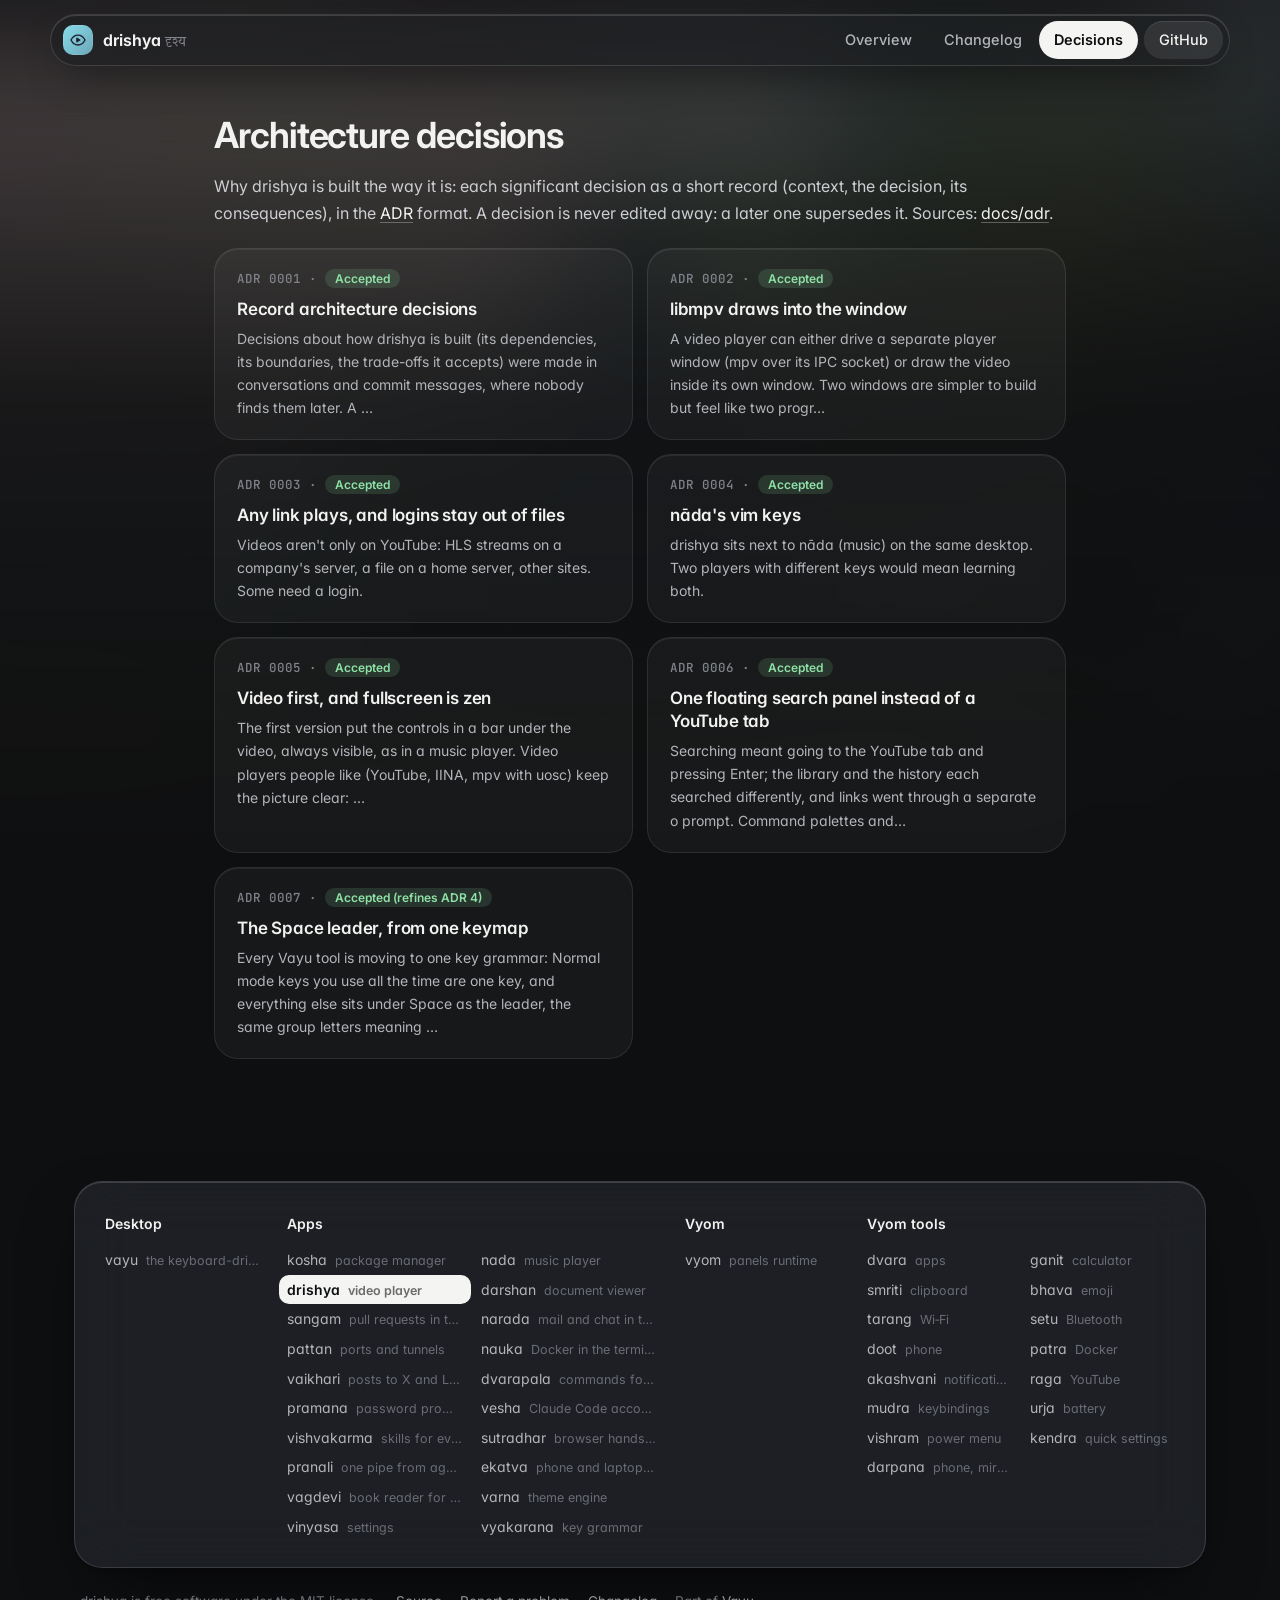
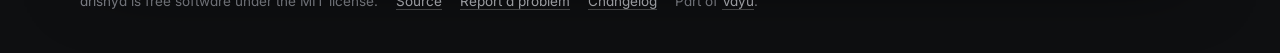
==== commit 34fa6f03: "Website: pranali in the family list; build-site.py passes ruff Co-Authored-By: Claude Opus 5.5 <nore" ====
--- a/docs/adr/index.html
+++ b/docs/adr/index.html
@@ -24,7 +24,7 @@
 <div class="wrap solo"><article>
 <h2>Architecture decisions</h2><p>Why drishya is built the way it is: each significant decision as a short record (context, the decision, its consequences), in the <a href="https://cognitect.com/blog/2011/11/15/documenting-architecture-decisions">ADR</a> format. A decision is never edited away: a later one supersedes it. Sources: <a href="https://github.com/Theyashsawarkar/drishya/tree/main/docs/adr">docs/adr</a>.</p><div class="cards"><a class="card" href="0001-record-architecture-decisions.html"><div class="n">ADR 0001 · <span class="status accepted">Accepted</span></div><h3>Record architecture decisions</h3><p>Decisions about how drishya is built (its dependencies, its boundaries, the trade-offs it accepts) were made in conversations and commit messages, where nobody finds them later. A …</p></a><a class="card" href="0002-libmpv-in-the-window.html"><div class="n">ADR 0002 · <span class="status accepted">Accepted</span></div><h3>libmpv draws into the window</h3><p>A video player can either drive a separate player window (mpv over its IPC socket) or draw the video inside its own window. Two windows are simpler to build but feel like two progr…</p></a><a class="card" href="0003-any-link-and-sign-in.html"><div class="n">ADR 0003 · <span class="status accepted">Accepted</span></div><h3>Any link plays, and logins stay out of files</h3><p>Videos aren&#x27;t only on YouTube: HLS streams on a company&#x27;s server, a file on a home server, other sites. Some need a login.</p></a><a class="card" href="0004-vim-keys.html"><div class="n">ADR 0004 · <span class="status accepted">Accepted</span></div><h3>nāda&#x27;s vim keys</h3><p>drishya sits next to nāda (music) on the same desktop. Two players with different keys would mean learning both.</p></a><a class="card" href="0005-video-first-and-zen.html"><div class="n">ADR 0005 · <span class="status accepted">Accepted</span></div><h3>Video first, and fullscreen is zen</h3><p>The first version put the controls in a bar under the video, always visible, as in a music player. Video players people like (YouTube, IINA, mpv with uosc) keep the picture clear: …</p></a><a class="card" href="0006-search-panel.html"><div class="n">ADR 0006 · <span class="status accepted">Accepted</span></div><h3>One floating search panel instead of a YouTube tab</h3><p>Searching meant going to the YouTube tab and pressing Enter; the library and the history each searched differently, and links went through a separate o prompt. Command palettes and…</p></a><a class="card" href="0007-space-leader.html"><div class="n">ADR 0007 · <span class="status accepted">Accepted (refines ADR 4)</span></div><h3>The Space leader, from one keymap</h3><p>Every Vayu tool is moving to one key grammar: Normal mode keys you use all the time are one key, and everything else sits under Space as the leader, the same group letters meaning …</p></a></div>
 </article></div>
-<footer><div class="in glass"><div class=""><h4>Desktop</h4><div class="list"><a href="https://vayu.theyashsawarkar.dev/" class="">vayu <span>the keyboard-driven Wayland desktop</span></a></div></div><div class="g2"><h4>Apps</h4><div class="list"><a href="https://kosha.theyashsawarkar.dev/" class="">kosha <span>package manager</span></a><a href="https://nada.theyashsawarkar.dev/" class="">nada <span>music player</span></a><a href="https://drishya.theyashsawarkar.dev/" class="me" aria-current="page">drishya <span>video player</span></a><a href="https://darshan.theyashsawarkar.dev/" class="">darshan <span>document viewer</span></a><a href="https://sangam.theyashsawarkar.dev/" class="">sangam <span>pull requests in the terminal</span></a><a href="https://narada.theyashsawarkar.dev/" class="">narada <span>mail and chat in the terminal</span></a><a href="https://pattan.theyashsawarkar.dev/" class="">pattan <span>ports and tunnels</span></a><a href="https://nauka.theyashsawarkar.dev/" class="">nauka <span>Docker in the terminal</span></a><a href="https://vaikhari.theyashsawarkar.dev/" class="">vaikhari <span>posts to X and LinkedIn</span></a><a href="https://dvarapala.theyashsawarkar.dev/" class="">dvarapala <span>commands for AI agents, approved</span></a><a href="https://pramana.theyashsawarkar.dev/" class="">pramana <span>password prompts</span></a><a href="https://vesha.theyashsawarkar.dev/" class="">vesha <span>Claude Code accounts</span></a><a href="https://vishvakarma.theyashsawarkar.dev/" class="">vishvakarma <span>skills for every AI agent</span></a><a href="https://sutradhar.theyashsawarkar.dev/" class="">sutradhar <span>browser hands for AI agents</span></a><a href="https://ekatva.theyashsawarkar.dev/" class="">ekatva <span>phone and laptop, linked</span></a><a href="https://vagdevi.theyashsawarkar.dev/" class="">vagdevi <span>book reader for Android</span></a><a href="https://varna.theyashsawarkar.dev/" class="">varna <span>theme engine</span></a><a href="https://vinyasa.theyashsawarkar.dev/" class="">vinyasa <span>settings</span></a><a href="https://vyakarana.theyashsawarkar.dev/" class="">vyakarana <span>key grammar</span></a></div></div><div class=""><h4>Vyom</h4><div class="list"><a href="https://vyom.theyashsawarkar.dev/" class="">vyom <span>panels runtime</span></a></div></div><div class="g2"><h4>Vyom tools</h4><div class="list"><a href="https://dvara.theyashsawarkar.dev/" class="">dvara <span>apps</span></a><a href="https://ganit.theyashsawarkar.dev/" class="">ganit <span>calculator</span></a><a href="https://smriti.theyashsawarkar.dev/" class="">smriti <span>clipboard</span></a><a href="https://bhava.theyashsawarkar.dev/" class="">bhava <span>emoji</span></a><a href="https://tarang.theyashsawarkar.dev/" class="">tarang <span>Wi‑Fi</span></a><a href="https://setu.theyashsawarkar.dev/" class="">setu <span>Bluetooth</span></a><a href="https://doot.theyashsawarkar.dev/" class="">doot <span>phone</span></a><a href="https://patra.theyashsawarkar.dev/" class="">patra <span>Docker</span></a><a href="https://akashvani.theyashsawarkar.dev/" class="">akashvani <span>notifications</span></a><a href="https://raga.theyashsawarkar.dev/" class="">raga <span>YouTube</span></a><a href="https://mudra.theyashsawarkar.dev/" class="">mudra <span>keybindings</span></a><a href="https://urja.theyashsawarkar.dev/" class="">urja <span>battery</span></a><a href="https://vishram.theyashsawarkar.dev/" class="">vishram <span>power menu</span></a><a href="https://kendra.theyashsawarkar.dev/" class="">kendra <span>quick settings</span></a><a href="https://darpana.theyashsawarkar.dev/" class="">darpana <span>phone, mirrored</span></a></div></div></div>
+<footer><div class="in glass"><div class=""><h4>Desktop</h4><div class="list"><a href="https://vayu.theyashsawarkar.dev/" class="">vayu <span>the keyboard-driven Wayland desktop</span></a></div></div><div class="g2"><h4>Apps</h4><div class="list"><a href="https://kosha.theyashsawarkar.dev/" class="">kosha <span>package manager</span></a><a href="https://nada.theyashsawarkar.dev/" class="">nada <span>music player</span></a><a href="https://drishya.theyashsawarkar.dev/" class="me" aria-current="page">drishya <span>video player</span></a><a href="https://darshan.theyashsawarkar.dev/" class="">darshan <span>document viewer</span></a><a href="https://sangam.theyashsawarkar.dev/" class="">sangam <span>pull requests in the terminal</span></a><a href="https://narada.theyashsawarkar.dev/" class="">narada <span>mail and chat in the terminal</span></a><a href="https://pattan.theyashsawarkar.dev/" class="">pattan <span>ports and tunnels</span></a><a href="https://nauka.theyashsawarkar.dev/" class="">nauka <span>Docker in the terminal</span></a><a href="https://vaikhari.theyashsawarkar.dev/" class="">vaikhari <span>posts to X and LinkedIn</span></a><a href="https://dvarapala.theyashsawarkar.dev/" class="">dvarapala <span>commands for AI agents, approved</span></a><a href="https://pramana.theyashsawarkar.dev/" class="">pramana <span>password prompts</span></a><a href="https://vesha.theyashsawarkar.dev/" class="">vesha <span>Claude Code accounts</span></a><a href="https://vishvakarma.theyashsawarkar.dev/" class="">vishvakarma <span>skills for every AI agent</span></a><a href="https://sutradhar.theyashsawarkar.dev/" class="">sutradhar <span>browser hands for AI agents</span></a><a href="https://pranali.theyashsawarkar.dev/" class="">pranali <span>one pipe from agents to tools</span></a><a href="https://ekatva.theyashsawarkar.dev/" class="">ekatva <span>phone and laptop, linked</span></a><a href="https://vagdevi.theyashsawarkar.dev/" class="">vagdevi <span>book reader for Android</span></a><a href="https://varna.theyashsawarkar.dev/" class="">varna <span>theme engine</span></a><a href="https://vinyasa.theyashsawarkar.dev/" class="">vinyasa <span>settings</span></a><a href="https://vyakarana.theyashsawarkar.dev/" class="">vyakarana <span>key grammar</span></a></div></div><div class=""><h4>Vyom</h4><div class="list"><a href="https://vyom.theyashsawarkar.dev/" class="">vyom <span>panels runtime</span></a></div></div><div class="g2"><h4>Vyom tools</h4><div class="list"><a href="https://dvara.theyashsawarkar.dev/" class="">dvara <span>apps</span></a><a href="https://ganit.theyashsawarkar.dev/" class="">ganit <span>calculator</span></a><a href="https://smriti.theyashsawarkar.dev/" class="">smriti <span>clipboard</span></a><a href="https://bhava.theyashsawarkar.dev/" class="">bhava <span>emoji</span></a><a href="https://tarang.theyashsawarkar.dev/" class="">tarang <span>Wi‑Fi</span></a><a href="https://setu.theyashsawarkar.dev/" class="">setu <span>Bluetooth</span></a><a href="https://doot.theyashsawarkar.dev/" class="">doot <span>phone</span></a><a href="https://patra.theyashsawarkar.dev/" class="">patra <span>Docker</span></a><a href="https://akashvani.theyashsawarkar.dev/" class="">akashvani <span>notifications</span></a><a href="https://raga.theyashsawarkar.dev/" class="">raga <span>YouTube</span></a><a href="https://mudra.theyashsawarkar.dev/" class="">mudra <span>keybindings</span></a><a href="https://urja.theyashsawarkar.dev/" class="">urja <span>battery</span></a><a href="https://vishram.theyashsawarkar.dev/" class="">vishram <span>power menu</span></a><a href="https://kendra.theyashsawarkar.dev/" class="">kendra <span>quick settings</span></a><a href="https://darpana.theyashsawarkar.dev/" class="">darpana <span>phone, mirrored</span></a></div></div></div>
 <div class="bottom"><span>drishya is free software under the MIT license.</span><a href="https://github.com/Theyashsawarkar/drishya">Source</a><a href="https://github.com/Theyashsawarkar/drishya/issues">Report a problem</a><a href="../changelog.html">Changelog</a><span>Part of <a href="https://vayu.theyashsawarkar.dev/">Vayu</a>.</span></div></footer>
 <script>
 document.querySelectorAll('pre.code').forEach(p=>{const b=document.createElement('button');b.className='copy';b.type='button';b.textContent='Copy';
